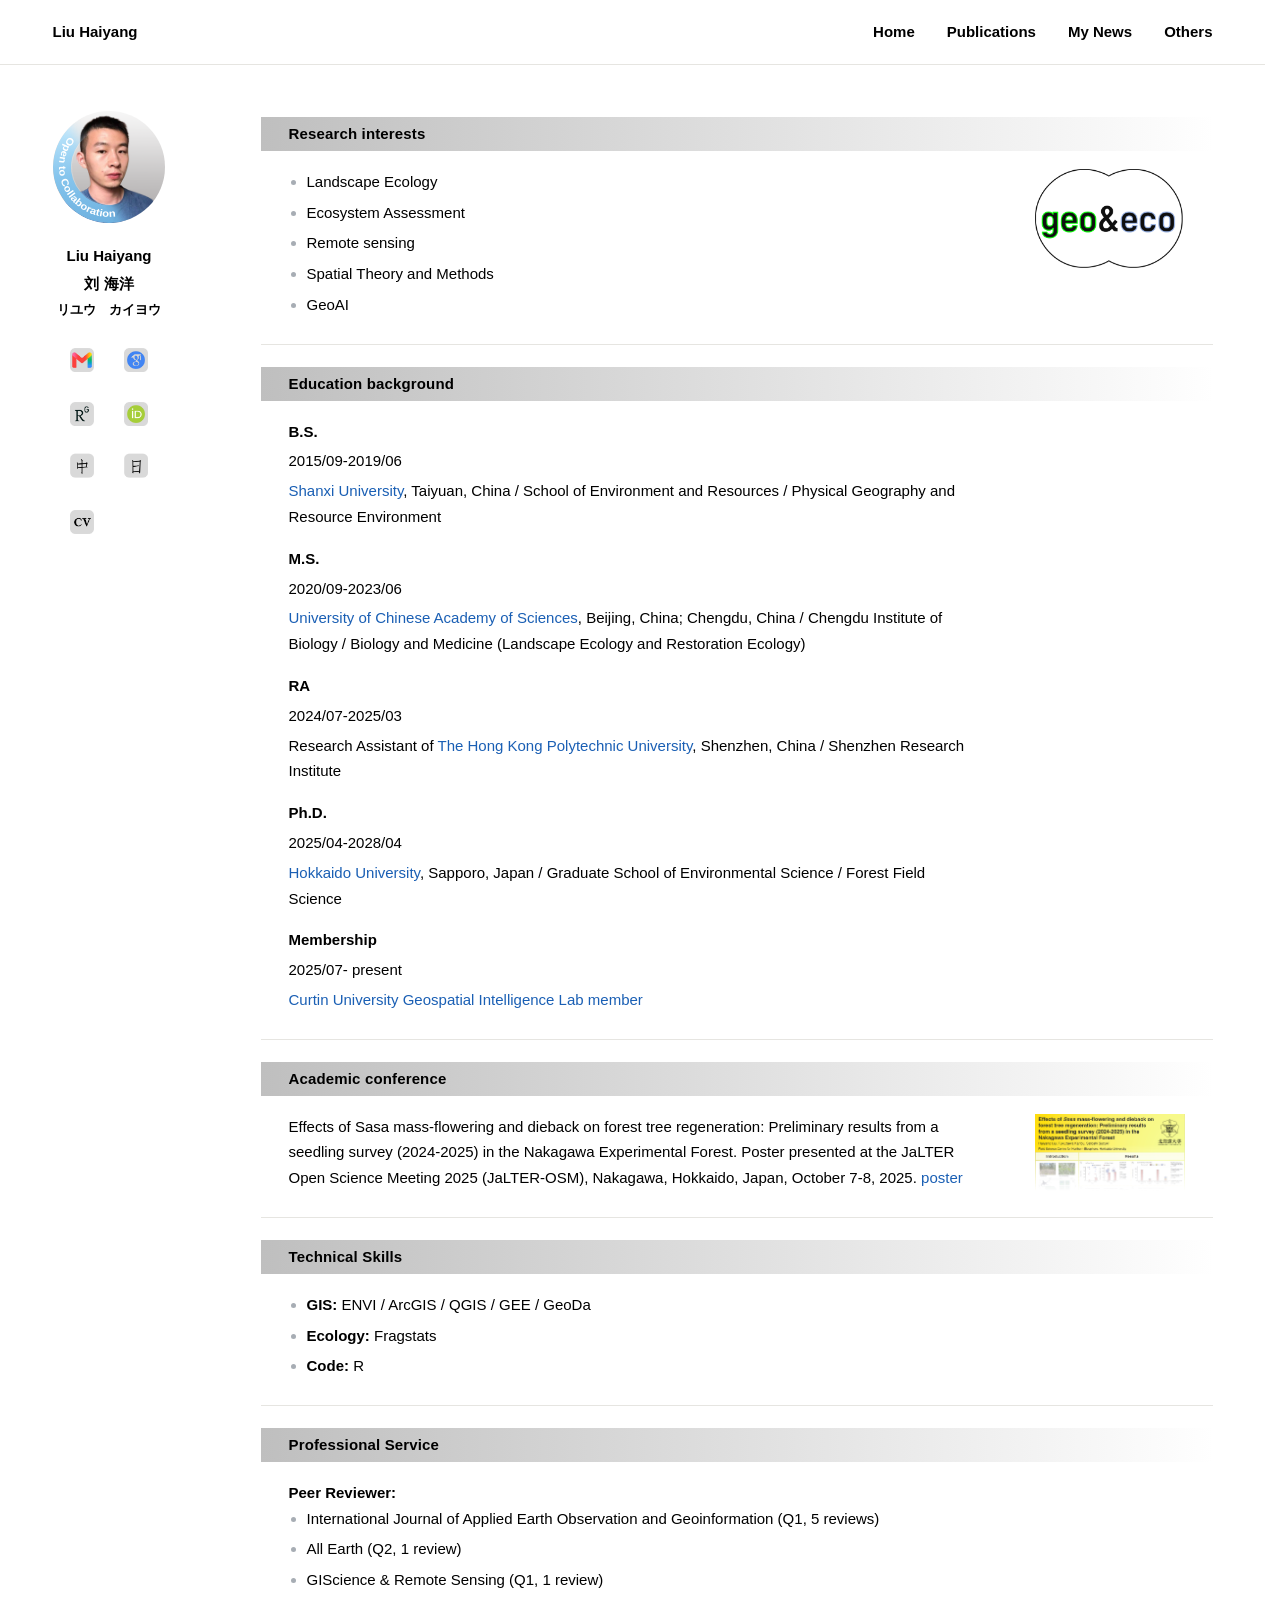
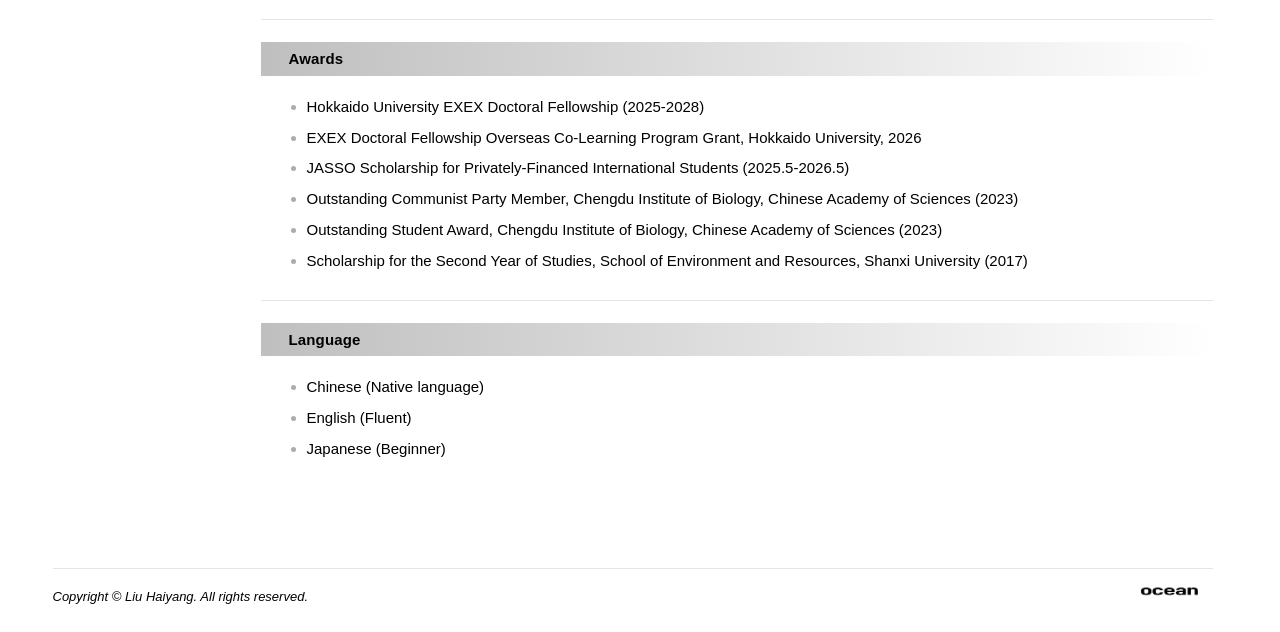
==== index.html @ b4e66ac8 "Use gray-to-white gradient for sticky section headings" ====
<!DOCTYPE html>
<html lang="en">
<head>
    <meta charset="UTF-8">
    <meta name="viewport" content="width=device-width, initial-scale=1.0">
    <link rel="canonical" href="https://kevinoceanliu.github.io/">
    <meta property="og:url" content="https://kevinoceanliu.github.io/">
    <title>Liu Haiyang - Personal Website</title>
    <link rel="stylesheet" href="css/style.css?v=20261105-sticky-gradient">
</head>
<body>
    <nav class="navbar">
        <div class="nav-container">
            <div class="logo">Liu Haiyang</div>
            <ul class="nav-menu">
                <li><a href="index.html" class="active" data-i18n="navHome">Home</a></li>
                <li><a href="pages/publications.html" data-i18n="navPublications">Publications</a></li>
                <li><a href="pages/my-news.html" data-i18n="navNews">My News</a></li>
                <li><a href="pages/about.html" data-i18n="navOthers">Others</a></li>
            </ul>
            <div class="hamburger">
                <span></span>
                <span></span>
                <span></span>
            </div>
        </div>
    </nav>

    <main class="home-page">
        <div class="home-layout">
            <div class="home-sidebar-shell">
                <aside class="home-sidebar">
                    <div class="profile-avatar-frame">
                        <img src="images/profile.png" alt="Portrait of Liu Haiyang" class="profile-avatar">
                        <img src="images/collaboration-ring.svg?v=20261103-light-blue" alt="Open to Collaboration" class="profile-collaboration-ring">
                    </div>
                    <header class="home-intro">
                        <h1 class="hero-title">
                            <span class="hero-name-line">Liu Haiyang</span>
                            <span class="hero-name-line hero-name-cjk">刘 海洋</span>
                            <span class="hero-name-line hero-name-katakana">リユウ　カイヨウ</span>
                        </h1>
                        <div class="home-link-controls">
                            <div class="hero-links" aria-label="External links">
                                <a href="https://accounts.google.com/AccountChooser/signinchooser?continue=https%3A%2F%2Fmail.google.com%2Fmail%2F%3Fview%3Dcm%26fs%3D1%26to%3Dhaiyang.liu.q6%2540elms.hokudai.ac.jp" target="_blank" rel="noopener noreferrer" class="hero-link hero-link-email" aria-label="Write an email in Gmail to haiyang.liu.q6@elms.hokudai.ac.jp" title="haiyang.liu.q6@elms.hokudai.ac.jp">
                                    <span class="hero-link-icon" aria-hidden="true">
                                        <img src="images/gmail.png" alt="" class="hero-link-image">
                                    </span>
                                    <span class="hero-link-label">Gmail</span>
                                </a>
                                <a href="https://scholar.google.com/citations?user=Pup0q0gAAAAJ&hl=en" target="_blank" rel="noreferrer" class="hero-link hero-link-scholar">
                                    <span class="hero-link-icon" aria-hidden="true">
                                        <img src="images/Google Scholar.png" alt="" class="hero-link-image">
                                    </span>
                                    <span class="hero-link-label">Google Scholar</span>
                                </a>
                                <a href="https://www.researchgate.net/profile/Liu-Haiyang-8/" target="_blank" rel="noreferrer" class="hero-link hero-link-researchgate" aria-label="ResearchGate profile">
                                    <span class="hero-link-icon" aria-hidden="true">
                                        <img src="images/researchgate.png" alt="" class="hero-link-image">
                                    </span>
                                    <span class="hero-link-label">ResearchGate</span>
                                </a>
                                <a href="https://orcid.org/0009-0009-8701-0538" target="_blank" rel="noreferrer" class="hero-link hero-link-orcid">
                                    <span class="hero-link-icon" aria-hidden="true">
                                        <img src="images/ORCiD.png" alt="" class="hero-link-image">
                                    </span>
                                    <span class="hero-link-label">ORCiD</span>
                                </a>
                            </div>
                            <div class="language-switcher" aria-label="Home page language">
                                <button type="button" class="language-button" data-language="zh" aria-label="Translate home page to Chinese"><img src="images/中.png" alt="" class="language-button-image"></button>
                                <button type="button" class="language-button" data-language="ja" aria-label="Translate home page to Japanese"><img src="images/日.png" alt="" class="language-button-image"></button>
                                <a href="CV/CV.pdf" download="Liu_Haiyang_CV.pdf" class="language-button cv-download-button" aria-label="Download CV"><img src="images/cv.png" alt="" class="language-button-image"></a>
                            </div>
                        </div>
                    </header>
                </aside>
            </div>

            <section class="home-main">
                <div class="cv-container cv-container-lines">
                    <section class="cv-line-section">
                        <h2 data-i18n="researchTitle">Research interests</h2>
                        <div class="research-interest-layout">
                            <ul class="cv-list">
                                <li data-i18n="researchLandscape">Landscape Ecology</li>
                                <li data-i18n="researchEcosystem">Ecosystem Assessment</li>
                                <li data-i18n="researchRemote">Remote sensing</li>
                                <li data-i18n="researchSpatial">Spatial Theory and Methods</li>
                                <li data-i18n="researchGeoai">GeoAI</li>
                            </ul>
                            <div class="research-interest-figure">
                                <img src="images/ecogeo.svg" alt="Research interests illustration" class="research-interest-image">
                            </div>
                        </div>
                    </section>

                    <section class="cv-line-section">
                        <h2 data-i18n="educationTitle">Education background</h2>
                        <div class="research-interest-layout education-layout">
                            <div class="cv-stack">
                                <article class="cv-entry-line">
                                    <p data-i18n-html="degreeBs"><strong>B.S.</strong></p>
                                    <p>2015/09-2019/06</p>
                                    <p data-i18n-html="educationBs"><a href="https://www.sxu.edu.cn/" target="_blank" rel="noreferrer">Shanxi University</a>, Taiyuan, China / School of Environment and Resources / Physical Geography and Resource Environment</p>
                                </article>
                                <article class="cv-entry-line">
                                    <p data-i18n-html="degreeMs"><strong>M.S.</strong></p>
                                    <p>2020/09-2023/06</p>
                                    <p data-i18n-html="educationMs"><a href="https://www.ucas.ac.cn/" target="_blank" rel="noreferrer">University of Chinese Academy of Sciences</a>, Beijing, China; Chengdu, China / Chengdu Institute of Biology / Biology and Medicine (Landscape Ecology and Restoration Ecology)</p>
                                </article>
                                <article class="cv-entry-line">
                                    <p data-i18n-html="degreeRa"><strong>RA</strong></p>
                                    <p>2024/07-2025/03</p>
                                    <p data-i18n-html="educationRa">Research Assistant of <a href="https://www.polyu.edu.hk/" target="_blank" rel="noreferrer">The Hong Kong Polytechnic University</a>, Shenzhen, China / Shenzhen Research Institute</p>
                                </article>
                                <article class="cv-entry-line">
                                    <p data-i18n-html="degreePhd"><strong>Ph.D.</strong></p>
                                    <p>2025/04-2028/04</p>
                                    <p data-i18n-html="educationPhd"><a href="https://www.global.hokudai.ac.jp/" target="_blank" rel="noreferrer">Hokkaido University</a>, Sapporo, Japan / Graduate School of Environmental Science / Forest Field Science</p>
                                </article>
                                <article class="cv-entry-line">
                                    <p data-i18n-html="degreeMembership"><strong>Membership</strong></p>
                                    <p>2025/07- present</p>
                                    <p><a href="https://yongzesong.com/lab.html" target="_blank" rel="noreferrer" data-i18n="educationMembership">Curtin University Geospatial Intelligence Lab member</a></p>
                                </article>
                            </div>
                        </div>
                    </section>

                    <section class="cv-line-section">
                        <h2 data-i18n="conferenceTitle">Academic conference</h2>
                        <div class="research-interest-layout conference-layout">
                            <div class="cv-entry-line">
                                <p data-i18n-html="conferencePoster">Effects of Sasa mass-flowering and dieback on forest tree regeneration: Preliminary results from a seedling survey (2024-2025) in the Nakagawa Experimental Forest. Poster presented at the JaLTER Open Science Meeting 2025 (JaLTER-OSM), Nakagawa, Hokkaido, Japan, October 7-8, 2025. <a href="file/poster1.pdf" target="_blank" rel="noreferrer">poster</a></p>
                            </div>
                            <div class="research-interest-figure">
                                <img src="images/poster1.png" alt="Poster preview" class="research-interest-image poster-preview-image">
                            </div>
                        </div>
                    </section>

                    <section class="cv-line-section">
                        <h2 data-i18n="skillsTitle">Technical Skills</h2>
                        <ul class="cv-list">
                            <li data-i18n-html="skillGis"><strong>GIS:</strong> ENVI / ArcGIS / QGIS / GEE / GeoDa</li>
                            <li data-i18n-html="skillEcology"><strong>Ecology:</strong> Fragstats</li>
                            <li data-i18n-html="skillCode"><strong>Code:</strong> R</li>
                        </ul>
                    </section>

                    <section class="cv-line-section">
                        <h2 data-i18n="serviceTitle">Professional Service</h2>
                        <p data-i18n-html="peerReviewer"><strong>Peer Reviewer:</strong></p>
                        <ul class="cv-list">
                            <li data-i18n="reviewIjag">International Journal of Applied Earth Observation and Geoinformation (Q1, 5 reviews)</li>
                            <li data-i18n="reviewAllEarth">All Earth (Q2, 1 review)</li>
                            <li data-i18n="reviewGisrs">GIScience &amp; Remote Sensing (Q1, 1 review)</li>
                        </ul>
                    </section>

                    <section class="cv-line-section">
                        <h2 data-i18n="awardsTitle">Awards</h2>
                        <ul class="cv-list">
                            <li data-i18n="awardExex">Hokkaido University EXEX Doctoral Fellowship (2025-2028)</li>
                            <li data-i18n="awardExexOverseas">EXEX Doctoral Fellowship Overseas Co-Learning Program Grant, Hokkaido University, 2026</li>
                            <li data-i18n="awardJasso">JASSO Scholarship for Privately-Financed International Students (2025.5-2026.5)</li>
                            <li data-i18n="awardParty">Outstanding Communist Party Member, Chengdu Institute of Biology, Chinese Academy of Sciences (2023)</li>
                            <li data-i18n="awardStudent">Outstanding Student Award, Chengdu Institute of Biology, Chinese Academy of Sciences (2023)</li>
                            <li data-i18n="awardSecondYear">Scholarship for the Second Year of Studies, School of Environment and Resources, Shanxi University (2017)</li>
                        </ul>
                    </section>

                    <section class="cv-line-section">
                        <h2 data-i18n="languageTitle">Language</h2>
                        <ul class="cv-list">
                            <li data-i18n="languageChinese">Chinese (Native language)</li>
                            <li data-i18n="languageEnglish">English (Fluent)</li>
                            <li data-i18n="languageJapanese">Japanese (Beginner)</li>
                        </ul>
                    </section>
                </div>
            </section>
        </div>

        <section class="page-closing">
            <p class="page-closing-copyright">Copyright © Liu Haiyang. All rights reserved.</p>
            <img src="images/ocean-muted.png" alt="" class="page-closing-logo" aria-hidden="true">
        </section>
    </main>

    <script src="js/script.js?v=20261103-gmail-link"></script>
    <script src="js/visitor-tracker.js"></script>
</body>
</html>
---- css/style.css ----
/* ==================== 
   Global Styles - Apple Style
   ==================== */

* {
    margin: 0;
    padding: 0;
    box-sizing: border-box;
}

:root {
    /* Colors - Codex-inspired quiet interface */
    --primary-color: #000000;
    --secondary-color: #ffffff;
    --surface-color: #ffffff;
    --surface-muted: #ffffff;
    --page-background: #ffffff;
    --text-color: #000000;
    --text-light: #6f7782;
    --text-muted: #8a929b;
    --border-color: #e6e5e1;
    --border-strong: #d8d7d2;
    --accent-color: #1a5fb4;
    
    /* Spacing */
    --spacing-xs: 0.5rem;
    --spacing-sm: 1rem;
    --spacing-md: 1.5rem;
    --spacing-lg: 2rem;
    --spacing-xl: 3rem;
    
    /* Typography */
    /* D-DIN includes matched Regular and Bold faces; existing font-weight rules select between them. */
    --font-family: "D-DIN", Arial, sans-serif;
    --font-size-base: 16px;
    --line-height: 1.6;
    
    /* Shadows */
    --shadow-sm: 0 1px 2px rgba(31, 35, 40, 0.04), 0 1px 8px rgba(31, 35, 40, 0.03);
    --shadow-md: 0 12px 32px rgba(31, 35, 40, 0.08);
    --shadow-lg: 0 20px 48px rgba(31, 35, 40, 0.12);
    
    /* Border Radius */
    --radius-sm: 6px;
    --radius-md: 10px;
    --radius-lg: 14px;
    --radius-xl: 16px;
    --content-width: 1160px;
    --panel-padding: 18px;
}

html {
    scroll-behavior: auto;
    scrollbar-gutter: stable;
    overscroll-behavior-y: none;
    background-color: var(--page-background);
}

body {
    font-family: var(--font-family);
    font-size: var(--font-size-base);
    line-height: var(--line-height);
    color: var(--text-color);
    background-color: var(--page-background);
    -webkit-font-smoothing: antialiased;
    text-rendering: optimizeLegibility;
    overscroll-behavior-y: none;
}

/* ==================== 
   Container
   ==================== */

.container {
    max-width: 1200px;
    margin: 0 auto;
    padding: 0 var(--spacing-md);
}

/* ==================== 
   Navigation
   ==================== */

.navbar {
    background-color: rgba(255, 255, 255, 0.02);
    backdrop-filter: blur(20px);
    -webkit-backdrop-filter: blur(20px);
    position: sticky;
    top: 0;
    z-index: 1000;
    border-bottom: 1px solid var(--border-color);
}

.nav-container {
    max-width: 1200px;
    margin: 0 auto;
    padding: 0 var(--spacing-md);
    display: flex;
    justify-content: space-between;
    align-items: center;
    height: 60px;
}

.logo {
    font-size: 16px;
    font-weight: 600;
    color: var(--primary-color);
}

.nav-menu {
    display: flex;
    list-style: none;
    gap: 2rem;
}

.nav-menu a {
    text-decoration: none;
    color: var(--text-color);
    font-size: 16px;
    font-weight: 500;
    transition: color 0.3s ease;
    position: relative;
}

.nav-menu a:hover,
.nav-menu a.active {
    color: var(--text-color);
}

.nav-menu a.active::after {
    content: '';
    position: absolute;
    bottom: -8px;
    left: 0;
    right: 0;
    height: 2px;
    background-color: var(--text-color);
}

.hamburger {
    display: none;
    flex-direction: column;
    cursor: pointer;
    gap: 6px;
}

.hamburger span {
    width: 24px;
    height: 2px;
    background-color: var(--primary-color);
    border-radius: 2px;
    transition: all 0.3s ease;
}

/* ==================== 
   Hero Section
   ==================== */

.hero-title {
    font-size: 16px;
    font-weight: 500;
    line-height: 1.6;
    margin-bottom: 0;
    letter-spacing: 0;
    display: flex;
    flex-direction: column;
    gap: 12px;
    text-align: center;
}

.hero-name-line,
.hero-subtitle-cjk {
    display: block;
    font-family: "D-DIN", 'Hiragino Sans', 'Hiragino Kaku Gothic ProN', 'Yu Gothic', 'PingFang SC', 'Microsoft YaHei', Arial, sans-serif;
    font-size: 16px;
    font-weight: 500;
    letter-spacing: 0;
}

.hero-subtitle-katakana {
    display: block;
    font-family: "D-DIN", 'Hiragino Sans', 'Hiragino Kaku Gothic ProN', 'Yu Gothic', 'PingFang SC', 'Microsoft YaHei', Arial, sans-serif;
    font-size: 16px;
    font-weight: 500;
    letter-spacing: 0;
    opacity: 1;
}

.hero-name-cjk {
    font-family: 'PingFang SC', 'Microsoft YaHei', 'Hiragino Sans GB', 'Noto Sans CJK SC', sans-serif;
    font-weight: 700;
}

.home-minimal {
    min-height: auto;
}

.home-layout {
    max-width: 1180px;
    margin: 0 auto;
    padding: 20px 12px 72px;
    display: grid;
    grid-template-columns: 156px minmax(0, 1fr);
    column-gap: 24px;
    align-items: start;
}

.home-sidebar {
    padding-top: 0;
    width: 156px;
    display: flex;
    flex-direction: column;
    align-items: center;
    gap: 20px;
}

.home-sidebar-shell {
    width: 156px;
    display: flex;
    flex-direction: column;
    align-items: center;
    gap: 12px;
}

.home-main {
    min-width: 0;
}

.home-intro {
    display: flex;
    flex-direction: column;
    align-items: center;
    gap: 20px;
    width: 100%;
    text-align: center;
}

.hero-link {
    display: inline-flex;
    align-items: center;
    color: #000;
    font-size: 16px;
    font-weight: 400;
    text-decoration: none;
    border: 1px solid var(--border-color);
    border-radius: 999px;
    padding: 8px;
    background-color: #fff;
}

.hero-link:hover {
    box-shadow: var(--shadow-sm);
}

.hero-link-icon {
    width: 24px;
    height: 24px;
    display: inline-flex;
    align-items: center;
    justify-content: center;
}

.hero-link-image {
    width: 24px;
    height: 24px;
    object-fit: contain;
    display: block;
}

.home-profile {
    display: flex;
    align-items: flex-start;
    gap: 24px;
}

.profile-avatar-frame {
    position: relative;
    width: 112px;
    height: 112px;
    border-radius: 50%;
    overflow: hidden;
    border: 1px solid var(--border-color);
    background-color: #fff;
    flex-shrink: 0;
}

.profile-avatar {
    width: 100%;
    height: 100%;
    object-fit: cover;
    display: block;
}

.profile-main {
    display: flex;
    flex-direction: column;
    align-items: flex-start;
    justify-content: flex-start;
    gap: 24px;
}

.hero-links {
    display: grid;
    grid-template-columns: repeat(2, auto);
    grid-template-areas:
        "email scholar"
        "orcid github"
        "x .";
    align-items: center;
    justify-content: center;
    gap: 16px;
}

.hero-link-email {
    grid-area: email;
}

.hero-link-scholar {
    grid-area: scholar;
}

.hero-link-github {
    grid-area: github;
}

.hero-link-orcid {
    grid-area: orcid;
}

.hero-link-x {
    grid-area: x;
}

.language-switcher {
    display: inline-flex;
    align-items: center;
    justify-content: center;
    gap: 8px;
}

.language-button {
    min-width: 38px;
    height: 30px;
    display: inline-flex;
    align-items: center;
    justify-content: center;
    border: 1px solid var(--border-color);
    border-radius: 8px;
    background: #fff;
    color: #000;
    font-family: SimSun, STSong, 'Songti SC', serif;
    font-size: 13px;
    font-weight: 700;
    line-height: 1;
    cursor: pointer;
}

.language-button:hover,
.language-button:focus-visible,
.language-button.is-active {
    border-color: var(--border-color);
    color: #000;
    background: #fff;
}

.home-page.is-translated {
    font-family: var(--font-family);
}

.home-page.is-translated .home-layout {
    font-family: 'Times New Roman', SimSun, STSong, 'Songti SC', serif;
}

.others-empty {
    min-height: calc(100vh - 60px);
    background: #fff;
}

.others-page,
.journal-page {
    max-width: 1200px;
    margin: 0 auto;
    padding: 24px var(--spacing-md) 72px;
}

.others-page-compact {
    padding-top: 28px;
}

.others-section {
    max-width: 1200px;
}

.others-section-header {
    padding-bottom: 12px;
    margin-bottom: 20px;
    border-bottom: 1px solid var(--border-color);
}

.others-section-header h1 {
    font-size: 16px;
    line-height: 1.6;
    font-weight: 500;
    color: #000;
}

.others-section-description {
    margin-top: 6px;
    font-size: 13px;
    line-height: 1.6;
    color: #4b5563;
}

.others-intro,
.journal-hero {
    border-bottom: 1px solid var(--border-color);
    padding-bottom: 24px;
}

.others-eyebrow {
    font-size: 13px;
    font-weight: 700;
    letter-spacing: 0.12em;
    text-transform: uppercase;
    color: rgb(82, 115, 197);
    margin-bottom: 12px;
}

.others-intro h1,
.journal-hero h1 {
    font-size: clamp(2rem, 4vw, 3rem);
    line-height: 1.1;
    font-weight: 600;
    letter-spacing: -0.03em;
    max-width: 14ch;
}

.others-description,
.journal-description {
    max-width: 760px;
    margin-top: 16px;
    font-size: 16px;
    line-height: 1.8;
}

.journal-source-note {
    max-width: 760px;
    margin-top: 12px;
    font-size: 14px;
    line-height: 1.8;
    color: #666;
}

.others-grid {
    margin-top: 0;
    display: flex;
    flex-wrap: wrap;
    gap: 18px;
    align-items: stretch;
    justify-content: flex-start;
}

.others-card {
    display: flex;
    flex-direction: column;
    gap: 0;
    padding: 0;
    border: 1px solid var(--border-color);
    border-radius: 18px;
    text-decoration: none;
    color: inherit;
    background: #fff;
    box-shadow: 0 10px 24px rgba(15, 23, 42, 0.06);
    overflow: hidden;
    transition: transform 0.25s ease, box-shadow 0.25s ease, border-color 0.25s ease;
    max-width: 460px;
}

.others-card:hover {
    transform: translateY(-3px);
    box-shadow: 0 14px 28px rgba(15, 23, 42, 0.1);
    border-color: rgba(82, 115, 197, 0.18);
}

.others-card-image-wrap {
    border-radius: 0;
    overflow: hidden;
    border: none;
    background: #fff;
    flex: 0 0 150px;
    height: 150px;
}

.others-card-image {
    display: block;
    width: 100%;
    height: 100%;
    object-fit: contain;
    padding: 12px;
}

.others-card-copy {
    display: flex;
    flex-direction: column;
    justify-content: flex-start;
    gap: 6px;
    padding: 16px 16px 18px;
    flex: 1 1 auto;
    min-height: 0;
    background: #f7f6f3;
}

.others-card h2 {
    font-size: 16px;
    line-height: 1.35;
    font-weight: 600;
}

.others-card p {
    font-size: 12px;
    line-height: 1.45;
    max-width: none;
    color: #4b5563;
}

.others-card-description {
    display: flex;
    flex-direction: column;
    gap: 4px;
    font-size: 12px;
    line-height: 1.45;
    color: #4b5563;
    flex: 1 1 auto;
}

.others-card-description p {
    margin: 0;
}

.others-card-description p:last-child {
    margin-top: auto;
}

.others-card-description ul {
    margin: 0;
    padding-left: 14px;
    list-style: "- ";
}

.others-card-description li {
    margin: 0;
}

.others-card-compact {
    width: 260px;
    max-width: 260px;
}

.journal-simple-header {
    padding-bottom: 18px;
    padding: 14px 18px 18px;
    display: grid;
    gap: 10px;
    background: #f7f6f3;
    border-radius: 14px;
}

.journal-simple-header > p {
    margin: 0;
}

.journal-meta-row {
    margin: 0;
}

.journal-simple-header p,
.journal-status,
.journal-entry p,
.journal-entry a,
.journal-tag,
.journal-tag-value {
    font-size: 12px;
    line-height: 1.3;
    color: #000;
}

.journal-page-title {
    margin: 0;
    color: #000;
    font: inherit;
    font-weight: 700;
}

.journal-simple-header span {
    font: inherit;
}

.journal-label {
    font-weight: 700;
}

.journal-meta-row-filters {
    display: flex;
    flex-wrap: wrap;
    align-items: flex-start;
    column-gap: 8px;
    row-gap: 8px;
}

.journal-filter-heading {
    margin: 0;
    flex: 0 0 auto;
}

.journal-filter-options {
    display: flex;
    flex-wrap: wrap;
    gap: 8px;
    flex: 1 1 520px;
    min-width: 0;
}

.journal-filter-button {
    appearance: none;
    border: 1px solid var(--border-color);
    border-radius: 999px;
    background: #fff;
    color: #555;
    padding: 4px 10px;
    font: inherit;
    line-height: 1.7;
    cursor: pointer;
    transition: background-color 0.18s ease, border-color 0.18s ease, color 0.18s ease, transform 0.18s ease;
}

.journal-filter-button:hover {
    transform: translateY(-1px);
    border-color: #aab6d8;
}

.journal-filter-button.is-active {
    color: #000;
    box-shadow: inset 0 0 0 1px rgba(0, 0, 0, 0.07);
}

.journal-filter-button.is-active.journal-tag-rse {
    background: #dbeafe;
    border-color: #bfdbfe;
}

.journal-filter-button.is-active.journal-tag-isprs-jprs {
    background: #dff7e2;
    border-color: #c7edcd;
}

.journal-filter-button.is-active.journal-tag-ijgis {
    background: #fce7f3;
    border-color: #fbcfe8;
}

.journal-filter-button.is-active.journal-tag-annals-aag {
    background: #fef3c7;
    border-color: #fde68a;
}

.journal-filter-button.is-active.journal-tag-one-earth {
    background: #fde7d8;
    border-color: #f7d2bb;
}

.journal-filter-button.is-active.journal-tag-nature-sustainability {
    background: #e0f2fe;
    border-color: #bae6fd;
}

.journal-filter-button.is-active.journal-tag-nature-geoscience {
    background: #ede9fe;
    border-color: #ddd6fe;
}

.journal-filter-button.is-active.journal-tag-nature-climate-change {
    background: #dcfce7;
    border-color: #bbf7d0;
}

.journal-filter-button.is-active.journal-tag-journal-of-ecology {
    background: #dff4e4;
    border-color: #bfe3c7;
}

.journal-filter-button.is-active.journal-tag-journal-of-applied-ecology {
    background: #e7efe2;
    border-color: #cad8c2;
}

.journal-filter-button.is-active.journal-tag-nature-ecology-evolution {
    background: #e5f1df;
    border-color: #c9ddbf;
}

.journal-filter-button.is-active.journal-tag-ecology-letters {
    background: #eef2d9;
    border-color: #d9e1b2;
}

.journal-filter-button.is-active.journal-tag-global-change-biology {
    background: #f7e4c8;
    border-color: #ebcf9d;
}

.journal-filter-button.is-active.journal-tag-american-naturalist {
    background: #eadfd2;
    border-color: #d6c3ac;
}

.journal-filter-button.is-active.journal-tag-nature-cities {
    background: #ffe4e6;
    border-color: #fecdd3;
}

.journal-filter-button.is-active.journal-tag-computers-environment-urban-systems {
    background: #dbeafe;
    border-color: #bfdbfe;
}

.journal-filter-button.is-active.journal-tag-landscape-urban-planning {
    background: #dcfce7;
    border-color: #bbf7d0;
}

.journal-filter-button.is-active.journal-tag-cities {
    background: #ede9fe;
    border-color: #ddd6fe;
}

.journal-filter-button.is-active.journal-tag-urban-studies {
    background: #ffedd5;
    border-color: #fed7aa;
}

.journal-filter-button:not(.is-active) {
    background: #fff;
    border-color: var(--border-color);
    color: #6b7280;
}

.journal-entry {
    border: none;
    border-radius: 0;
    padding: 16px 0;
    background: transparent;
    box-shadow: none;
}

.journal-entry:first-child {
    border-top: 1px solid #d9d9d9;
}

.journal-entry:last-child {
    border-bottom: 1px solid #d9d9d9;
}

.journal-entry + .journal-entry {
    border-top: 1px solid #d9d9d9;
}

.journal-entry p {
    margin: 0;
}

.journal-entry-tags {
    display: flex;
    flex-wrap: wrap;
    gap: 8px;
    margin-bottom: 8px;
}

.journal-tag,
.journal-tag-value {
    display: inline-flex;
    align-items: center;
    padding: 4px 10px;
    border-radius: 999px;
    border: 1px solid var(--border-color);
    background: #f7f7f7;
}

.journal-tag {
    color: #666;
}

.journal-tag-value {
    background: #fff;
}

.journal-tag-value.journal-tag-rse {
    background: #dbeafe;
    border-color: #bfdbfe;
}

.journal-tag-value.journal-tag-isprs-jprs {
    background: #dff7e2;
    border-color: #c7edcd;
}

.journal-tag-value.journal-tag-ijgis {
    background: #fce7f3;
    border-color: #fbcfe8;
}

.journal-tag-value.journal-tag-annals-aag {
    background: #fef3c7;
    border-color: #fde68a;
}

.journal-tag-value.journal-tag-one-earth {
    background: #fde7d8;
    border-color: #f7d2bb;
}

.journal-tag-value.journal-tag-nature-sustainability {
    background: #e0f2fe;
    border-color: #bae6fd;
}

.journal-tag-value.journal-tag-nature-geoscience {
    background: #ede9fe;
    border-color: #ddd6fe;
}

.journal-tag-value.journal-tag-nature-climate-change {
    background: #dcfce7;
    border-color: #bbf7d0;
}

.journal-tag-value.journal-tag-journal-of-ecology {
    background: #dff4e4;
    border-color: #bfe3c7;
}

.journal-tag-value.journal-tag-journal-of-applied-ecology {
    background: #e7efe2;
    border-color: #cad8c2;
}

.journal-tag-value.journal-tag-nature-ecology-evolution {
    background: #e5f1df;
    border-color: #c9ddbf;
}

.journal-tag-value.journal-tag-ecology-letters {
    background: #eef2d9;
    border-color: #d9e1b2;
}

.journal-tag-value.journal-tag-global-change-biology {
    background: #f7e4c8;
    border-color: #ebcf9d;
}

.journal-tag-value.journal-tag-american-naturalist {
    background: #eadfd2;
    border-color: #d6c3ac;
}

.journal-tag-value.journal-tag-nature-cities {
    background: #ffe4e6;
    border-color: #fecdd3;
}

.journal-tag-value.journal-tag-computers-environment-urban-systems {
    background: #dbeafe;
    border-color: #bfdbfe;
}

.journal-tag-value.journal-tag-landscape-urban-planning {
    background: #dcfce7;
    border-color: #bbf7d0;
}

.journal-tag-value.journal-tag-cities {
    background: #ede9fe;
    border-color: #ddd6fe;
}

.journal-tag-value.journal-tag-urban-studies {
    background: #ffedd5;
    border-color: #fed7aa;
}

.journal-entry-title-line {
    margin-top: 0;
}

.journal-entry a {
    color: var(--accent-color);
    text-decoration: none;
}

.journal-entry a:hover {
    color: #0f4c91;
    text-decoration: underline;
    text-decoration-color: currentColor;
}

.journal-status {
    display: none;
}

.journal-list-section {
    padding-top: 0;
}

.journal-list {
    margin-top: 8px;
    display: grid;
    gap: 0;
}

.home-page {
    background: #fff;
}

.page-closing {
    width: 100%;
    border-top: 1px solid var(--border-color);
    padding: 12px 12px 12px;
}

.page-closing p {
    margin: 0;
    color: #9a9a9a;
    font-size: 16px;
    font-style: italic;
    line-height: 1.7;
    text-align: center;
}

.page-closing-copyright {
    margin-top: 20px;
    color: #9a9a9a;
    font-size: 14px;
    font-style: normal;
    text-align: center;
}

.cv-container {
    max-width: 980px;
    margin: 0 auto;
}

.home-cv {
    padding: 0;
}

.cv-container-lines {
    border-top: none;
}

.cv-page-title,
.cv-line-section h2,
.cv-line-section h3,
.cv-subtitle,
.cv-card p,
.cv-card li,
.cv-entry-head p,
.cv-entry-head h3,
.cv-line-section p,
.cv-line-section li {
    font-size: 16px;
    line-height: 1.7;
    color: #000;
}

.cv-page-title,
.cv-line-section h2,
.cv-line-section h3,
.cv-subtitle,
.cv-entry-head h3 {
    font-weight: 600;
}

.cv-stack {
    display: grid;
    gap: 12px;
}

.cv-line-section {
    padding: 0 0 24px;
}

.cv-line-section h2 {
    margin-top: 0;
    margin-bottom: 16px;
    padding-bottom: 10px;
    border-bottom: 1px solid var(--border-color);
}

.publication-heading {
    display: flex;
    flex-wrap: wrap;
    align-items: baseline;
    gap: 10px;
}

.publication-heading-main {
    color: #000;
}

.citation-button {
    display: inline-flex;
    align-items: center;
    align-self: center;
    gap: 6px;
    padding: 4px 10px;
    border: 1px solid var(--border-color);
    border-radius: 999px;
    background: #fff;
    color: #000;
    font-size: 12px;
    line-height: 1.3;
    font-weight: 500;
    text-decoration: none;
    white-space: nowrap;
    box-shadow: var(--shadow-sm);
}

.citation-button-count {
    color: rgb(82, 115, 197);
    font-weight: 600;
}

.publication-heading-separator {
    color: #000;
    white-space: pre;
}

.publication-heading-topic {
    font-weight: 600;
}

.publication-heading-topic-blue {
    color: rgb(82, 115, 197);
}

.publication-heading-topic-green {
    color: rgb(67, 94, 42);
}

.cv-container-lines .cv-line-section:first-child {
    padding-top: 0;
}

.cv-line-section + .cv-line-section {
    margin-top: 24px;
}

.research-interest-layout {
    display: grid;
    grid-template-columns: minmax(0, 1fr) 180px;
    gap: 24px;
    align-items: start;
}

.research-interest-figure {
    display: flex;
    align-items: flex-start;
    justify-content: flex-end;
}

.research-interest-image {
    width: 160px;
    height: auto;
    display: block;
}

.poster-preview-image {
    width: 64px;
}

.research-interest-layout .cv-list {
    margin: 0;
}

.education-layout {
    align-items: start;
}

.education-layout .cv-stack {
    gap: 16px;
}

.education-layout .cv-entry-line p + p {
    margin-top: 4px;
}

.publication-layout-single {
    align-items: start;
}

.publication-list {
    gap: 10px;
}

.publication-list .cv-entry-line p {
    margin: 0;
}

.cv-subsection + .cv-subsection {
    margin-top: 16px;
}

.cv-subtitle {
    margin-bottom: 12px;
}

.publication-category {
    margin-top: 16px;
}

.publication-image-row {
    display: flex;
    gap: 16px;
    align-items: flex-start;
    flex-wrap: wrap;
}

.publication-image-link {
    display: block;
    flex: 0 0 120px;
    width: 120px;
    max-width: 100%;
}

.publication-image {
    width: 100%;
    max-width: 120px;
    height: auto;
    display: block;
    border: 1px solid var(--border-color);
    border-radius: var(--radius-md);
    box-shadow: var(--shadow-sm);
    transition: transform 0.3s ease, box-shadow 0.3s ease;
}

.publication-image-link:hover .publication-image {
    transform: translateY(-2px);
    box-shadow: var(--shadow-md);
}

.publication-figure-spacer {
    width: 120px;
}

.cv-line-section a {
    color: rgb(82, 115, 197);
    text-decoration: none;
    word-break: break-all;
}

.cv-list {
    list-style: disc;
    padding-left: 20px;
}

.cv-list li + li {
    margin-top: 6px;
}

.cv-entry-line {
    padding: 0;
}

.cv-entry-head {
    display: flex;
    justify-content: space-between;
    align-items: flex-start;
    gap: 16px;
    margin-bottom: 8px;
}

.cv-entry p + p {
    margin-top: 8px;
}

.hero-tagline {
    font-size: clamp(1.25rem, 4vw, 1.75rem);
    color: var(--text-light);
    font-weight: 500;
    margin-bottom: var(--spacing-md);
}

.hero-motto {
    font-size: 16px;
    color: var(--accent-color);
    font-weight: 600;
    margin-bottom: var(--spacing-lg);
}

.hero-social {
    display: flex;
    gap: var(--spacing-lg);
    justify-content: center;
    margin-bottom: var(--spacing-lg);
}

.social-icon {
    display: inline-flex;
    align-items: center;
    justify-content: center;
    width: 40px;
    height: 40px;
    border-radius: 50%;
    background-color: var(--secondary-color);
    color: var(--text-color);
    border: 1px solid var(--border-color);
    text-decoration: none;
    font-size: 18px;
    transition: all 0.3s ease;
}

.social-icon:hover {
    background-color: var(--accent-color);
    color: white;
    border-color: var(--accent-color);
    transform: translateY(-3px);
    box-shadow: var(--shadow-md);
}

.hero-subtitle {
    font-size: clamp(1.25rem, 4vw, 1.75rem);
    color: var(--text-light);
    font-weight: 500;
    margin-bottom: var(--spacing-md);
}

.hero-description {
    font-size: 18px;
    color: var(--text-light);
    margin-bottom: var(--spacing-lg);
    max-width: 500px;
    margin-left: auto;
    margin-right: auto;
}

.hero-buttons {
    display: flex;
    gap: var(--spacing-md);
    justify-content: center;
    flex-wrap: wrap;
}

/* ==================== 
   Buttons
   ==================== */

.btn {
    display: inline-flex;
    align-items: center;
    justify-content: center;
    padding: 12px 28px;
    border-radius: var(--radius-lg);
    font-size: 15px;
    font-weight: 600;
    text-decoration: none;
    border: none;
    cursor: pointer;
    transition: all 0.3s ease;
    text-transform: none;
}

.btn-primary {
    background-color: var(--accent-color);
    color: white;
}

.btn-primary:hover {
    background-color: rgb(82, 115, 197);
    box-shadow: var(--shadow-md);
    transform: translateY(-2px);
}

.btn-secondary {
    background-color: var(--secondary-color);
    color: var(--text-color);
    border: 1px solid var(--border-color);
}

.btn-secondary:hover {
    background-color: #efefef;
    border-color: var(--text-light);
}

/* ==================== 
   Featured Section
   ==================== */

.featured {
    padding: var(--spacing-xl) var(--spacing-md);
    background-color: #fff;
}

.featured h2 {
    font-size: clamp(2rem, 5vw, 2.5rem);
    font-weight: 700;
    margin-bottom: var(--spacing-xl);
}

.featured-grid {
    display: grid;
    grid-template-columns: repeat(auto-fit, minmax(300px, 1fr));
    gap: var(--spacing-lg);
}

.featured-card {
    background-color: #fff;
    border-radius: var(--radius-lg);
    overflow: hidden;
    box-shadow: var(--shadow-sm);
    transition: all 0.3s ease;
    border: 1px solid var(--border-color);
}

.featured-card:hover {
    box-shadow: var(--shadow-md);
    transform: translateY(-4px);
}

.featured-image {
    width: 100%;
    height: 200px;
    background-size: cover;
    background-position: center;
}

.featured-card h3 {
    padding: var(--spacing-md) var(--spacing-md) 0;
    font-size: 18px;
    font-weight: 600;
}

.featured-card p {
    padding: var(--spacing-sm) var(--spacing-md);
    color: var(--text-light);
    font-size: 15px;
}

.featured-card .link-arrow {
    padding: 0 var(--spacing-md) var(--spacing-md);
    display: inline-block;
    color: var(--accent-color);
    font-weight: 600;
    text-decoration: none;
    font-size: 14px;
    transition: all 0.3s ease;
}

.featured-card .link-arrow:hover {
    gap: 4px;
}

/* ==================== 
   Blog Preview Section
   ==================== */

.blog-preview {
    padding: var(--spacing-xl) var(--spacing-md);
    background-color: var(--secondary-color);
}

.blog-preview h2 {
    font-size: clamp(2rem, 5vw, 2.5rem);
    font-weight: 700;
    margin-bottom: var(--spacing-xl);
}

.blog-grid {
    display: grid;
    grid-template-columns: repeat(auto-fit, minmax(300px, 1fr));
    gap: var(--spacing-lg);
    margin-bottom: var(--spacing-lg);
}

.blog-card {
    background-color: #fff;
    padding: var(--spacing-lg);
    border-radius: var(--radius-lg);
    border: 1px solid var(--border-color);
    transition: all 0.3s ease;
}

.blog-card:hover {
    box-shadow: var(--shadow-md);
    transform: translateY(-4px);
}

.blog-date {
    color: var(--text-light);
    font-size: 13px;
    font-weight: 600;
    text-transform: uppercase;
    letter-spacing: 0.5px;
    margin-bottom: var(--spacing-sm);
}

.blog-card h3 {
    font-size: 20px;
    font-weight: 600;
    margin-bottom: var(--spacing-md);
    line-height: 1.4;
}

.blog-card p {
    color: var(--text-light);
    font-size: 15px;
    margin-bottom: var(--spacing-md);
    line-height: 1.6;
}

.blog-card .link-arrow {
    color: var(--accent-color);
    font-weight: 600;
    text-decoration: none;
    font-size: 14px;
    transition: all 0.3s ease;
}

.blog-card .link-arrow:hover {
    gap: 4px;
}

.view-all {
    text-align: center;
}

/* ==================== 
   Footer
   ==================== */

.footer {
    background-color: #f5f5f7;
    padding: var(--spacing-xl) var(--spacing-md);
    border-top: 1px solid var(--border-color);
}

.footer-content {
    display: grid;
    grid-template-columns: repeat(auto-fit, minmax(250px, 1fr));
    gap: var(--spacing-lg);
    margin-bottom: var(--spacing-lg);
    max-width: 1200px;
    margin-left: auto;
    margin-right: auto;
}

.footer-section h4 {
    font-size: 14px;
    font-weight: 600;
    margin-bottom: var(--spacing-md);
    text-transform: uppercase;
    letter-spacing: 0.5px;
    color: var(--text-color);
}

.footer-section ul {
    list-style: none;
}

.footer-section li {
    margin-bottom: var(--spacing-sm);
}

.footer-section a {
    color: var(--text-light);
    text-decoration: none;
    font-size: 14px;
    transition: color 0.3s ease;
}

.footer-section a:hover {
    color: var(--accent-color);
}

.subscribe-form {
    display: flex;
    gap: var(--spacing-sm);
}

.subscribe-form input {
    flex: 1;
    padding: 10px 14px;
    border: 1px solid var(--border-color);
    border-radius: var(--radius-md);
    font-family: var(--font-family);
    font-size: 14px;
}

.subscribe-form input:focus {
    outline: none;
    border-color: var(--accent-color);
    box-shadow: 0 0 0 3px rgba(82, 115, 197, 0.1);
}

.subscribe-form button {
    padding: 10px 20px;
    background-color: var(--accent-color);
    color: white;
    border: none;
    border-radius: var(--radius-md);
    font-weight: 600;
    cursor: pointer;
    transition: all 0.3s ease;
}

.subscribe-form button:hover {
    background-color: rgb(82, 115, 197);
}

.footer-bottom {
    text-align: center;
    color: var(--text-light);
    font-size: 14px;
    border-top: 1px solid var(--border-color);
    padding-top: var(--spacing-md);
    max-width: 1200px;
    margin-left: auto;
    margin-right: auto;
}

/* ==================== 
   Animations
   ==================== */

@keyframes fadeInUp {
    from {
        opacity: 0;
        transform: translateY(20px);
    }
    to {
        opacity: 1;
        transform: translateY(0);
    }
}

/* ==================== 
   Media Queries - Responsive Design
   ==================== */

@media (max-width: 768px) {
    .nav-menu {
        display: none;
    }
    
    .hamburger {
        display: flex;
    }
    
    .hero-buttons {
        flex-direction: column;
    }
    
    .btn {
        width: 100%;
    }
    
    .footer-content {
        grid-template-columns: 1fr;
    }
    
    .subscribe-form {
        flex-direction: column;
    }

    .home-minimal .hero-content {
        align-items: flex-start;
        text-align: left;
    }

    .home-layout {
        grid-template-columns: 1fr;
        row-gap: 16px;
        padding: 20px 12px 48px;
    }

    .home-sidebar {
        padding-top: 0;
    }

    .home-intro {
        margin-top: 16px;
    }

    .profile-main {
        gap: 16px;
    }

    .home-intro {
        margin-bottom: 16px;
    }

    .cv-entry-head {
        flex-direction: column;
        gap: 4px;
    }

    .research-interest-layout {
        grid-template-columns: 1fr;
        gap: 16px;
    }

    .research-interest-image {
        width: 120px;
    }

    .poster-preview-image {
        width: 53px;
    }

    .publication-image-link {
        flex: 0 0 92px;
        width: 92px;
    }

    .publication-image {
        max-width: 92px;
    }

    .publication-figure-spacer {
        display: none;
    }

    .research-interest-figure {
        justify-content: flex-start;
    }

    .others-page,
    .journal-page {
        padding-bottom: 48px;
    }

    .others-grid {
        gap: 14px;
    }

    .journal-hero,
    .journal-entry-subgrid {
        grid-template-columns: 1fr;
    }

    .others-card-compact {
        width: 220px;
        max-width: 220px;
    }

    .others-card-image-wrap {
        flex-basis: 120px;
        height: 120px;
    }

    .others-card-copy {
        min-height: 0;
        padding: 14px 14px 16px;
    }

    .journal-entry {
        padding: 16px;
    }

    .journal-filter-options {
        gap: 6px;
    }

}

/* ==================== 
   Dark Mode (Optional - Future Feature)
   ==================== */

@media (prefers-color-scheme: dark) {
    :root {
        --primary-color: #000;
        --secondary-color: #fff;
        --text-color: #000;
        --text-light: #000;
        --border-color: #e5e5e7;
    }
    
    body {
        background-color: #fff;
    }
    
    .navbar {
        background-color: rgba(255, 255, 255, 0.02);
    }
    
    .hero {
        background: #fff;
    }
    
    .featured-card,
    .blog-card {
        background-color: #fff;
    }
    
    .footer {
        background-color: #fff;
    }
}

/* ==================== 
   Links
   ==================== */

a {
    color: var(--accent-color);
}

a.link-arrow {
    text-decoration: none;
    display: inline-flex;
    align-items: center;
    gap: 2px;
}

a.link-arrow:hover {
    gap: 6px;
}

/* ==================== 
   Utility Classes
   ==================== */

.text-center {
    text-align: center;
}

.mt-lg {
    margin-top: var(--spacing-lg);
}

.mb-lg {
    margin-bottom: var(--spacing-lg);
}

/* ==================== 
   Page Header (Inner Pages)
   ==================== */

.page-header {
    padding: var(--spacing-xl) var(--spacing-md);
    background: linear-gradient(135deg, #ffffff 0%, #f5f5f7 100%);
    border-bottom: 1px solid var(--border-color);
}

.page-header .container {
    text-align: center;
}

.page-header h1 {
    font-size: clamp(2.5rem, 8vw, 3rem);
    font-weight: 700;
    margin-bottom: var(--spacing-md);
}

.page-header p {
    font-size: 18px;
    color: var(--text-light);
}

/* ==================== 
   Portfolio Page
   ==================== */

.filter-section {
    padding: var(--spacing-lg) var(--spacing-md);
    background-color: #fff;
    border-bottom: 1px solid var(--border-color);
}

.filter-tags {
    display: flex;
    gap: var(--spacing-md);
    justify-content: center;
    flex-wrap: wrap;
    max-width: 1200px;
    margin: 0 auto;
}

.filter-tag {
    padding: 10px 20px;
    background-color: var(--secondary-color);
    color: var(--text-color);
    border: 1px solid var(--border-color);
    border-radius: var(--radius-lg);
    cursor: pointer;
    font-size: 14px;
    font-weight: 600;
    transition: all 0.3s ease;
}

.filter-tag:hover,
.filter-tag.active {
    background-color: var(--accent-color);
    color: white;
    border-color: var(--accent-color);
}

.portfolio-section {
    padding: var(--spacing-xl) var(--spacing-md);
    background-color: #fff;
}

.portfolio-grid {
    display: grid;
    grid-template-columns: repeat(auto-fill, minmax(350px, 1fr));
    gap: var(--spacing-lg);
}

.portfolio-item {
    background-color: #fff;
    border-radius: var(--radius-lg);
    overflow: hidden;
    border: 1px solid var(--border-color);
    transition: all 0.3s ease;
    display: flex;
    flex-direction: column;
}

.portfolio-item:hover {
    box-shadow: var(--shadow-lg);
    transform: translateY(-8px);
    border-color: var(--accent-color);
}

.portfolio-image {
    width: 100%;
    height: 250px;
    background-size: cover;
    background-position: center;
}

.portfolio-info {
    padding: var(--spacing-lg);
    flex: 1;
    display: flex;
    flex-direction: column;
}

.portfolio-tags {
    display: flex;
    gap: var(--spacing-sm);
    margin-bottom: var(--spacing-md);
}

.tag {
    display: inline-block;
    padding: 4px 12px;
    background-color: rgba(82, 115, 197, 0.1);
    color: var(--accent-color);
    border-radius: 4px;
    font-size: 12px;
    font-weight: 600;
    text-transform: uppercase;
    letter-spacing: 0.5px;
}

.portfolio-item h3 {
    font-size: 18px;
    font-weight: 600;
    margin-bottom: var(--spacing-md);
}

.portfolio-item p {
    color: var(--text-light);
    font-size: 14px;
    margin-bottom: var(--spacing-lg);
    flex: 1;
}

/* ==================== 
   Blog Page
   ==================== */

.blog-section {
    padding: var(--spacing-xl) var(--spacing-md);
    background-color: #fff;
}

.blog-list {
    max-width: 800px;
    margin: 0 auto;
}

.blog-post {
    padding: var(--spacing-xl) 0;
    border-bottom: 1px solid var(--border-color);
    transition: all 0.3s ease;
}

.blog-post:last-child {
    border-bottom: none;
}

.blog-meta {
    display: flex;
    gap: var(--spacing-md);
    margin-bottom: var(--spacing-md);
    align-items: center;
}

.blog-date {
    color: var(--text-light);
    font-size: 13px;
    font-weight: 600;
    text-transform: uppercase;
    letter-spacing: 0.5px;
}

.blog-category {
    display: inline-block;
    padding: 4px 12px;
    background-color: rgba(82, 115, 197, 0.1);
    color: var(--accent-color);
    border-radius: 4px;
    font-size: 12px;
    font-weight: 600;
}

.blog-post h2 {
    font-size: 24px;
    font-weight: 700;
    margin-bottom: var(--spacing-md);
    line-height: 1.4;
    transition: color 0.3s ease;
}

.blog-post:hover h2 {
    color: var(--accent-color);
}

.blog-excerpt {
    color: var(--text-light);
    font-size: 16px;
    margin-bottom: var(--spacing-lg);
    line-height: 1.8;
}

.blog-tags {
    display: flex;
    gap: var(--spacing-sm);
    margin-bottom: var(--spacing-lg);
    flex-wrap: wrap;
}

.blog-tags .tag {
    font-size: 12px;
}

.read-more {
    color: var(--accent-color);
    font-weight: 600;
    text-decoration: none;
    font-size: 14px;
    display: inline-flex;
    align-items: center;
    gap: 4px;
    transition: all 0.3s ease;
}

.read-more:hover {
    gap: 8px;
}

.pagination {
    display: flex;
    justify-content: center;
    align-items: center;
    gap: var(--spacing-lg);
    margin-top: var(--spacing-xl);
}

.pagination-btn {
    padding: 10px 20px;
    background-color: var(--secondary-color);
    color: var(--text-color);
    border: 1px solid var(--border-color);
    border-radius: var(--radius-md);
    cursor: pointer;
    font-size: 14px;
    font-weight: 600;
    transition: all 0.3s ease;
}

.pagination-btn:hover:not(:disabled) {
    background-color: var(--accent-color);
    color: white;
    border-color: var(--accent-color);
}

.pagination-btn:disabled {
    opacity: 0.5;
    cursor: not-allowed;
}

.pagination-info {
    color: var(--text-light);
    font-size: 14px;
}

/* ==================== 
   About Page
   ==================== */

.about-section {
    padding: var(--spacing-xl) var(--spacing-md);
    background-color: #fff;
}

.about-intro {
    display: grid;
    grid-template-columns: 1.5fr 1fr;
    gap: var(--spacing-xl);
    align-items: center;
    margin-bottom: var(--spacing-xl);
    max-width: 1200px;
    margin-left: auto;
    margin-right: auto;
}

.about-text h2 {
    font-size: 2.5rem;
    font-weight: 700;
    margin-bottom: var(--spacing-lg);
}

.about-text p {
    color: var(--text-light);
    font-size: 16px;
    line-height: 1.8;
    margin-bottom: var(--spacing-lg);
}

.about-avatar {
    display: flex;
    justify-content: center;
    align-items: center;
}

.avatar-placeholder {
    width: 300px;
    height: 300px;
    border-radius: 20px;
    box-shadow: var(--shadow-lg);
}

/* ==================== 
   Skills Section
   ==================== */

.skills-section {
    margin-bottom: var(--spacing-xl);
    padding: var(--spacing-xl);
    background-color: var(--secondary-color);
    border-radius: var(--radius-lg);
    max-width: 1200px;
    margin-left: auto;
    margin-right: auto;
}

.skills-section h2 {
    font-size: 2rem;
    font-weight: 700;
    margin-bottom: var(--spacing-lg);
}

.skills-grid {
    display: grid;
    grid-template-columns: repeat(auto-fit, minmax(250px, 1fr));
    gap: var(--spacing-lg);
}

.skill-category h3 {
    font-size: 18px;
    font-weight: 600;
    margin-bottom: var(--spacing-md);
}

.skill-category ul {
    list-style: none;
}

.skill-category li {
    padding: var(--spacing-sm) 0;
    color: var(--text-light);
    font-size: 15px;
    position: relative;
    padding-left: var(--spacing-md);
}

.skill-category li:before {
    content: '✓';
    position: absolute;
    left: 0;
    color: var(--accent-color);
    font-weight: 700;
}

/* ==================== 
   Experience Section
   ==================== */

.experience-section {
    margin-bottom: var(--spacing-xl);
    max-width: 1200px;
    margin-left: auto;
    margin-right: auto;
}

.experience-section h2 {
    font-size: 2rem;
    font-weight: 700;
    margin-bottom: var(--spacing-lg);
}

.timeline {
    position: relative;
}

.timeline::before {
    content: '';
    position: absolute;
    left: 0;
    top: 0;
    bottom: 0;
    width: 2px;
    background-color: var(--border-color);
}

.timeline-item {
    position: relative;
    padding-left: var(--spacing-lg);
    margin-bottom: var(--spacing-xl);
}

.timeline-item::before {
    content: '';
    position: absolute;
    left: -6px;
    top: 8px;
    width: 14px;
    height: 14px;
    background-color: var(--accent-color);
    border-radius: 50%;
    border: 2px solid white;
    box-shadow: 0 0 0 2px var(--border-color);
}

.timeline-date {
    font-size: 14px;
    font-weight: 600;
    color: var(--accent-color);
    margin-bottom: var(--spacing-sm);
    text-transform: uppercase;
    letter-spacing: 0.5px;
}

.timeline-content h3 {
    font-size: 18px;
    font-weight: 600;
    margin-bottom: var(--spacing-sm);
}

.timeline-company {
    color: var(--text-light);
    font-size: 14px;
    margin-bottom: var(--spacing-md);
}

.timeline-content p {
    color: var(--text-light);
    font-size: 15px;
    line-height: 1.6;
}

/* ==================== 
   Education Section
   ==================== */

.education-section {
    margin-bottom: var(--spacing-xl);
    max-width: 1200px;
    margin-left: auto;
    margin-right: auto;
}

.education-section h2 {
    font-size: 2rem;
    font-weight: 700;
    margin-bottom: var(--spacing-lg);
}

.education-list {
    display: grid;
    gap: var(--spacing-lg);
}

.education-item {
    padding: var(--spacing-lg);
    background-color: var(--secondary-color);
    border-radius: var(--radius-lg);
    border: 1px solid var(--border-color);
}

.education-header {
    display: flex;
    justify-content: space-between;
    align-items: start;
    margin-bottom: var(--spacing-md);
}

.education-item h3 {
    font-size: 18px;
    font-weight: 600;
}

.education-year {
    color: var(--text-light);
    font-size: 14px;
    font-weight: 600;
}

.education-school {
    color: var(--accent-color);
    font-size: 14px;
    font-weight: 600;
    margin-bottom: var(--spacing-md);
}

.education-item p:last-child {
    color: var(--text-light);
    font-size: 15px;
    line-height: 1.6;
}

/* ==================== 
   CTA Section
   ==================== */

.cta-section {
    text-align: center;
    padding: var(--spacing-xl);
    background: linear-gradient(135deg, var(--secondary-color) 0%, #fff 100%);
    border-radius: var(--radius-lg);
    margin: var(--spacing-xl) auto;
    max-width: 1200px;
}

.cta-section h2 {
    font-size: 2.5rem;
    font-weight: 700;
    margin-bottom: var(--spacing-md);
}

.cta-section > p {
    color: var(--text-light);
    font-size: 16px;
    margin-bottom: var(--spacing-lg);
}

.cta-buttons {
    display: flex;
    gap: var(--spacing-md);
    justify-content: center;
    flex-wrap: wrap;
}

/* ==================== 
   Responsive - Inner Pages
   ==================== */

@media (max-width: 768px) {
    .about-intro {
        grid-template-columns: 1fr;
    }
    
    .avatar-placeholder {
        width: 250px;
        height: 250px;
    }
    
    .portfolio-grid {
        grid-template-columns: 1fr;
    }
    
    .skills-grid {
        grid-template-columns: 1fr;
    }
    
    .cta-buttons {
        flex-direction: column;
    }
    
    .cta-buttons .btn {
        width: 100%;
    }
}

/* ====================
   Codex Interface Polish
   ==================== */

.navbar {
    background-color: rgba(255, 255, 255, 0.02);
    border-bottom: 1px solid var(--border-color);
}

.nav-container {
    height: 64px;
    max-width: 1180px;
}

.logo {
    color: var(--text-color);
    font-size: 15px;
    letter-spacing: 0;
}

.nav-menu {
    gap: 2rem;
}

.nav-menu a {
    color: var(--text-light);
    font-size: 14px;
    font-weight: 700;
    padding: 0;
    border-radius: 0;
    text-decoration: none;
}

.nav-menu a:hover,
.nav-menu a.active {
    color: var(--text-color);
    background: transparent;
}

.nav-menu a.active::after {
    display: none;
}

.hamburger span {
    background-color: var(--text-color);
}

.home-page,
.others-empty {
    background: #fff;
}

.home-layout {
    max-width: 1160px;
    padding: 34px 20px 80px;
    grid-template-columns: 190px minmax(0, 1fr);
    column-gap: 28px;
}

.standalone-page-layout {
    max-width: 980px;
    margin: 0 auto;
    padding: 34px 20px 80px;
}

.home-sidebar-shell {
    position: sticky;
    top: 88px;
    width: 190px;
    gap: 12px;
}

.home-sidebar {
    width: 190px;
    padding: 18px 16px;
    gap: 18px;
    border: 1px solid var(--border-color);
    border-radius: var(--radius-xl);
    background: #fff;
    box-shadow: var(--shadow-sm);
    backdrop-filter: blur(16px);
}

.home-main {
    border: 1px solid var(--border-color);
    border-radius: var(--radius-xl);
    background: #fff;
    box-shadow: var(--shadow-sm);
    overflow: hidden;
}

.cv-container {
    max-width: none;
    margin: 0;
}

.profile-avatar-frame {
    width: 116px;
    height: 116px;
    border-color: var(--border-strong);
    box-shadow: 0 1px 2px rgba(31, 35, 40, 0.06);
}

.hero-title {
    gap: 6px;
    color: var(--text-color);
}

.hero-name-line,
.hero-subtitle-cjk,
.hero-subtitle-katakana {
    font-size: 15px;
    line-height: 1.45;
    font-weight: 700;
}

.hero-links {
    gap: 10px;
}

.hero-link {
    width: 42px;
    height: 42px;
    padding: 8px;
    border-color: transparent;
    background-color: transparent;
    box-shadow: none;
    transition: transform 0.18s ease, box-shadow 0.18s ease, border-color 0.18s ease;
}

.hero-link:hover {
    transform: translateY(-1px);
    border-color: transparent;
    box-shadow: none;
}

.cv-line-section {
    padding: 24px 30px 28px;
}

.cv-line-section + .cv-line-section {
    margin-top: 0;
    border-top: 1px solid var(--border-color);
}

.cv-container-lines .cv-line-section:first-child {
    padding-top: 28px;
}

.cv-line-section h2 {
    margin-bottom: 18px;
    padding-bottom: 0;
    border-bottom: 0;
}

.cv-page-title,
.cv-line-section h2,
.cv-line-section h3,
.cv-subtitle,
.cv-card p,
.cv-card li,
.cv-entry-head p,
.cv-entry-head h3,
.cv-line-section p,
.cv-line-section li {
    color: var(--text-color);
    font-size: 15px;
    line-height: 1.72;
}

.cv-line-section h2,
.cv-line-section h3,
.cv-subtitle {
    color: #000000;
    font-weight: 650;
}

.cv-line-section h2 {
    display: inline-flex;
    align-items: center;
    gap: 10px;
    padding: 4px 0;
}

.cv-line-section h2::before {
    content: "";
    width: 7px;
    height: 7px;
    border-radius: 999px;
    background: #9aa7b7;
    box-shadow: 0 0 0 4px rgba(154, 167, 183, 0.13);
}

.publication-heading::before {
    flex: 0 0 auto;
}

.publication-heading {
    display: flex;
    flex-wrap: wrap;
}

a:focus-visible,
button:focus-visible {
    outline: 2px solid rgba(79, 111, 159, 0.5);
    outline-offset: 3px;
}

.cv-list {
    padding-left: 18px;
}

.cv-list li::marker {
    color: #a7adb4;
}

.cv-list li + li {
    margin-top: 5px;
}

.cv-stack {
    gap: 14px;
}

.cv-entry-line p,
.journal-entry p {
    color: var(--text-color);
}

.cv-line-section a,
.journal-entry a,
a {
    color: var(--accent-color);
    text-decoration-line: none;
    text-decoration-color: currentColor;
    text-underline-offset: 3px;
}

.cv-line-section a:hover,
.cv-line-section a:focus-visible,
.journal-entry a:hover,
.journal-entry a:focus-visible,
a:hover,
a:focus-visible {
    color: #0f4c91;
    text-decoration-line: underline;
    text-decoration-color: currentColor;
}

.citation-button,
.journal-tag,
.journal-tag-value,
.journal-filter-button,
.filter-tag,
.tag {
    border-color: var(--border-color);
    background: var(--surface-muted);
    color: var(--text-color);
    box-shadow: none;
}

.citation-button {
    padding: 5px 11px;
    font-size: 12px;
}

.citation-button-count {
    color: var(--accent-color);
}

.research-interest-layout {
    grid-template-columns: minmax(0, 1fr) 172px;
    gap: 30px;
}

.research-interest-image {
    width: 150px;
    opacity: 0.94;
}

.publication-image-row {
    gap: 14px;
}

.publication-image-link {
    flex-basis: 112px;
    width: 112px;
}

.publication-image {
    max-width: 112px;
    border-color: var(--border-color);
    border-radius: var(--radius-md);
    box-shadow: var(--shadow-sm);
}

.publication-image-link:hover .publication-image {
    box-shadow: var(--shadow-md);
}

.publication-text-section + .publication-text-section {
    margin-top: 28px;
    padding-top: 24px;
    border-top: 1px solid var(--border-color);
}

.publication-text-section h2 {
    margin-bottom: 12px;
}

.publication-text-list {
    margin: 0;
    padding-left: 24px;
}

.publication-text-list li {
    padding-left: 4px;
}

.publication-text-list li + li {
    margin-top: 14px;
}

.publication-text-list a {
    text-decoration-line: none;
}

.publication-citation-row {
    display: flex;
    justify-content: flex-end;
    margin-top: 28px;
}

.citation-card {
    display: inline-flex;
    align-items: center;
    gap: 6px;
    padding: 5px 11px;
    border: 1px solid var(--border-color);
    border-radius: 999px;
    background: var(--surface-muted);
    color: var(--text-color);
    font-size: 12px;
    line-height: 1.3;
    font-weight: 500;
    white-space: nowrap;
}

.citation-card-label {
    color: var(--text-color);
}

.citation-card-count {
    color: var(--accent-color);
    font-weight: 600;
}

.page-closing {
    border-top: 1px solid var(--border-color);
    background: var(--page-background);
    padding: 22px 12px 26px;
}

.page-closing p {
    color: var(--text-muted);
    font-size: 14px;
}

.others-page,
.journal-page {
    max-width: 1160px;
    padding: 34px 20px 80px;
}

.others-section-header {
    margin-bottom: 18px;
    padding: 20px 22px;
    border: 1px solid var(--border-color);
    border-radius: var(--radius-xl);
    background: #fff;
    box-shadow: var(--shadow-sm);
}

.others-section-header h1 {
    color: var(--text-color);
    font-size: 15px;
    font-weight: 650;
}

.others-grid {
    gap: 16px;
}

.others-card {
    border-color: var(--border-color);
    border-radius: var(--radius-xl);
    background: var(--surface-color);
    box-shadow: var(--shadow-sm);
}

.others-card:hover {
    transform: translateY(-2px);
    border-color: var(--border-strong);
    box-shadow: var(--shadow-md);
}

.others-card-copy {
    background: #fff;
}

.others-card h2 {
    color: var(--text-color);
    font-size: 15px;
    font-weight: 650;
}

.others-card-description {
    color: var(--text-light);
}

.journal-simple-header {
    padding: 20px 22px;
    border: 1px solid var(--border-color);
    border-radius: var(--radius-xl);
    background: #fff;
    box-shadow: var(--shadow-sm);
}

.journal-simple-header p,
.journal-status,
.journal-entry p,
.journal-tag,
.journal-tag-value {
    color: var(--text-color);
    font-size: 15px;
    line-height: 1.72;
}

.journal-entry a {
    color: var(--accent-color);
    text-decoration-line: none;
    text-decoration-color: currentColor;
}

.journal-label {
    color: #000000;
    font-weight: 650;
}

.journal-filter-button {
    padding: 5px 11px;
    color: var(--text-light);
}

.journal-filter-button:hover {
    border-color: var(--border-strong);
}

.journal-filter-button.is-active {
    color: var(--text-color);
    box-shadow: inset 0 0 0 1px rgba(31, 35, 40, 0.04);
}

.journal-list {
    margin-top: 14px;
    gap: 10px;
}

.journal-entry,
.journal-entry:first-child,
.journal-entry:last-child,
.journal-entry + .journal-entry {
    padding: 18px 20px;
    border: 1px solid var(--border-color);
    border-radius: var(--radius-lg);
    background: #fff;
}

.page-header,
.filter-section,
.portfolio-section,
.blog-section,
.about-section,
.featured,
.blog-preview {
    background: var(--page-background);
}

.page-header {
    background: var(--surface-color);
}

.featured-card,
.blog-card,
.portfolio-item,
.education-item,
.skills-section,
.cta-section {
    border-color: var(--border-color);
    border-radius: var(--radius-xl);
    box-shadow: var(--shadow-sm);
}

.featured-card:hover,
.blog-card:hover,
.portfolio-item:hover {
    transform: translateY(-2px);
    border-color: var(--border-strong);
    box-shadow: var(--shadow-md);
}

@media (max-width: 768px) {
    .nav-container {
        height: 64px;
    }

    .home-layout {
        padding: 18px 12px 48px;
        row-gap: 14px;
    }

    .home-sidebar {
        position: static;
        width: 100%;
        flex-direction: row;
        justify-content: flex-start;
        align-items: center;
        padding: 14px;
    }

    .home-intro {
        align-items: flex-start;
        margin: 0;
        text-align: left;
        gap: 12px;
    }

    .hero-title {
        text-align: left;
        gap: 3px;
    }

    .hero-links {
        display: flex;
        flex-wrap: wrap;
        justify-content: flex-start;
        gap: 8px;
    }

    .profile-avatar-frame {
        width: 82px;
        height: 82px;
    }

    .cv-line-section {
        padding: 20px 18px 22px;
    }

    .cv-container-lines .cv-line-section:first-child {
        padding-top: 22px;
    }

    .research-interest-layout {
        grid-template-columns: 1fr;
        gap: 16px;
    }

    .research-interest-image {
        width: 116px;
    }

    .publication-image-link {
        flex: 0 0 92px;
        width: 92px;
    }

    .publication-image {
        max-width: 92px;
    }

    .others-page,
    .journal-page {
        padding: 18px 12px 48px;
    }

    .others-section-header,
    .journal-simple-header {
        padding: 18px;
    }

    .others-card-compact {
        width: 100%;
        max-width: none;
    }

    .journal-entry {
        padding: 16px;
    }
}

/* ====================
   Static Motion System
   ==================== */

*,
*::before,
*::after {
    animation-duration: 0s !important;
    animation-delay: 0s !important;
    transition-duration: 0s !important;
    transition-delay: 0s !important;
}

.home-sidebar {
    position: static;
}

.hero-link:hover,
.others-card:hover,
.journal-filter-button:hover,
.publication-image-link:hover .publication-image,
.featured-card:hover,
.blog-card:hover,
.portfolio-item:hover,
.social-icon:hover,
.btn-primary:hover {
    transform: none !important;
}

a.link-arrow:hover,
.featured-card .link-arrow:hover,
.blog-card .link-arrow:hover,
.read-more:hover {
    gap: 2px;
}

/* ====================
   Codex Workbench Refinement
   ==================== */

.nav-container,
.home-layout,
.others-page,
.journal-page {
    max-width: var(--content-width);
}

.navbar,
.home-main,
.home-sidebar,
.others-section-header,
.others-card,
.journal-simple-header,
.journal-entry {
    box-shadow: none;
}

.home-page,
.others-empty {
    background: #fff;
}

.home-layout {
    grid-template-columns: 184px minmax(0, 1fr);
    column-gap: 18px;
    padding-top: 24px;
}

.home-sidebar,
.home-main,
.others-section-header,
.others-card,
.journal-simple-header,
.journal-entry {
    background: var(--surface-color);
    border: 1px solid var(--border-color);
    border-radius: var(--radius-lg);
}

.home-sidebar {
    padding: var(--panel-padding);
}

.home-main {
    overflow: clip;
}

.cv-line-section {
    padding: 22px 28px 26px;
}

.cv-line-section h2::before {
    display: none;
}

.cv-line-section h2 {
    color: var(--text-light);
    font-size: 13px;
    font-weight: 650;
    letter-spacing: 0.01em;
}

.others-page {
    padding-top: 24px;
}

.others-section-header {
    display: flex;
    align-items: center;
    min-height: 64px;
    margin-bottom: 18px;
    padding: 0 24px;
}

.others-section-header h1 {
    font-size: 17px;
    line-height: 1.35;
    font-weight: 650;
}

.others-grid {
    display: grid;
    grid-template-columns: repeat(4, minmax(0, 1fr));
    gap: 16px;
    align-items: stretch;
}

.others-card,
.others-card-compact {
    width: auto;
    max-width: none;
    min-width: 0;
    height: 100%;
    overflow: hidden;
}

.others-card-image-wrap {
    flex: none;
    height: 156px;
    background: #fff;
    border-bottom: 1px solid var(--border-color);
}

.others-card-image {
    padding: 18px;
    object-fit: contain;
}

.others-card-copy {
    flex: 1 1 auto;
    min-height: 230px;
    padding: 18px 18px 20px;
    background: var(--surface-muted);
}

.others-card h2 {
    margin: 0 0 10px;
    font-size: 16px;
    line-height: 1.35;
}

.others-card-description,
.others-card-description li {
    font-size: 13px;
    line-height: 1.45;
}

.others-card-description ul {
    padding-left: 16px;
}

.others-card-description strong {
    color: var(--text-color);
    font-weight: 400;
}

.journal-simple-header {
    border-radius: var(--radius-lg);
}

@media (max-width: 980px) {
    .others-grid {
        grid-template-columns: repeat(2, minmax(0, 1fr));
    }
}

@media (max-width: 768px) {
    .home-layout {
        grid-template-columns: 1fr;
        padding-top: 16px;
    }

    .home-sidebar {
        width: 100%;
    }

    .others-grid {
        grid-template-columns: 1fr;
    }

    .others-section-header {
        min-height: 56px;
        padding: 0 18px;
    }

    .others-card-copy {
        min-height: 0;
    }
}

/* ====================
   Unified Content Pages
   ==================== */

.others-page,
.journal-page {
    max-width: 980px;
}

.others-section {
    max-width: none;
    overflow: hidden;
    border: 1px solid var(--border-color);
    border-radius: var(--radius-lg);
    background: var(--surface-color);
}

.others-section + .others-section {
    margin-top: 14px;
}

.others-section summary {
    list-style: none;
    cursor: pointer;
}

.others-section summary::-webkit-details-marker {
    display: none;
}

.others-section-header {
    min-height: auto;
    margin: 0;
    padding: 20px 28px 14px;
    border: 0;
    border-radius: 0;
    background: transparent;
}

.others-section-header h1 {
    display: inline-flex;
    align-items: center;
    gap: 8px;
    color: var(--text-light);
    font-size: 13px;
    line-height: 1.5;
    font-weight: 650;
    letter-spacing: 0.01em;
}

.others-section-toggle {
    width: 0;
    height: 0;
    border-top: 4px solid transparent;
    border-bottom: 4px solid transparent;
    border-left: 6px solid currentColor;
}

.others-section[open] .others-section-toggle {
    transform: rotate(90deg);
}

.others-grid {
    display: block;
}

.others-card,
.others-card-compact {
    display: grid;
    grid-template-columns: 154px minmax(0, 1fr);
    min-height: 128px;
    border: 0;
    border-top: 1px solid var(--border-color);
    border-radius: 0;
    background: transparent;
}

.others-card-image-wrap {
    height: auto;
    min-height: 128px;
    border: 0;
    border-right: 1px solid var(--border-color);
    background: #fff;
}

.others-card-image {
    padding: 22px;
}

.others-card-copy {
    min-height: 0;
    padding: 20px 24px;
    background: transparent;
}

.others-card:hover,
.others-card:focus-visible {
    background: #f8f8f6;
    border-color: transparent;
}

.others-card:focus-visible {
    outline: 2px solid rgba(79, 111, 159, 0.45);
    outline-offset: -2px;
}

.others-card-title-row {
    display: flex;
    align-items: center;
    justify-content: space-between;
    gap: 16px;
    margin-bottom: 8px;
}

.others-card h2 {
    margin: 0;
    font-size: 15px;
    color: var(--accent-color);
}

.others-card h2 a {
    color: inherit;
    text-decoration: none;
}

.others-card-action {
    display: inline-flex;
    align-items: center;
    gap: 6px;
    flex: 0 0 auto;
    padding: 3px 9px;
    border: 1px solid var(--border-color);
    border-radius: 999px;
    color: var(--text-light);
    background: #fff;
    font-size: 12px;
    line-height: 1.35;
    font-weight: 650;
}

.others-card-action::after {
    content: "->";
    color: var(--text-muted);
}

.others-card:hover .others-card-action,
.others-card:focus-visible .others-card-action {
    border-color: rgba(79, 111, 159, 0.28);
    color: var(--accent-color);
}

.others-card:hover .others-card-action::after,
.others-card:focus-visible .others-card-action::after {
    color: var(--accent-color);
}

.others-card-description ul {
    columns: auto;
    display: grid;
    grid-template-columns: 1fr;
    gap: 4px;
    margin: 0;
    padding-left: 0;
    list-style: none;
}

.others-card-description li {
    position: relative;
    break-inside: avoid;
    margin: 0;
    padding-left: 15px;
}

.others-card-description li::before {
    content: "";
    position: absolute;
    left: 2px;
    top: 0.7em;
    width: 4px;
    height: 4px;
    border-radius: 50%;
    background: #a7adb4;
}

.others-card-description p {
    margin: 0;
    color: var(--text-color);
    font-size: 13px;
    line-height: 1.45;
}

.game-card .others-card-title-row {
    margin-bottom: 8px;
}

.game-card .others-card-image-wrap {
    display: flex;
    align-items: center;
    justify-content: center;
}

.game-card .others-card-image {
    width: 80px;
    height: 80px;
    padding: 0;
    border: 0;
    background: transparent;
    object-fit: contain;
}

.game-card .others-card-description p {
    margin-top: 0;
    font-size: 15px;
    line-height: 1.35;
}

.game-icons-grid {
    display: flex;
    align-items: center;
    gap: 24px;
    padding-left: 42px;
}

.game-icon-link {
    display: grid;
    place-items: center;
    width: 80px;
    height: 80px;
    border: 0;
    background: transparent;
    text-decoration: none;
}

.game-icon-link:hover,
.game-icon-link:focus-visible {
    background: transparent;
}

.game-icon-link:focus-visible {
    outline: 1px solid var(--text-color);
    outline-offset: 8px;
}

.game-icon-image {
    display: block;
    width: 80px;
    height: 80px;
    object-fit: contain;
}

.journal-icons-grid {
    gap: 28px;
}

.journal-icons-grid .game-icon-link,
.journal-icons-grid .game-icon-image {
    width: 112px;
    height: 112px;
}

.game-page {
    position: relative;
    width: 100%;
    max-width: none;
    margin: 0;
    padding: 84px 0 0;
}

.game-shell {
    display: grid;
    justify-items: center;
    gap: 28px;
    width: min(100% - 2 * var(--spacing-md), 760px);
    margin: 0 auto 72px;
    font-family: var(--font-family);
    color: var(--text-color);
}

.game-intro {
    position: absolute;
    top: 84px;
    left: max(var(--spacing-md), calc((100% - var(--content-width)) / 2));
    width: 184px;
    color: #000;
    font-family: var(--font-family);
}

.game-intro h1 {
    margin: 0 0 8px;
    color: #000;
    font: inherit;
    font-weight: 700;
}

.game-intro p {
    margin: 0;
    color: #000;
    font: inherit;
    line-height: 1.35;
}

.game-intro strong {
    font: inherit;
    font-weight: 700;
}

.game-letter {
    display: grid;
    place-items: center;
    min-height: 220px;
    color: var(--primary-color);
    font-family: var(--font-family);
    font-size: clamp(120px, 24vw, 220px);
    line-height: 1;
    font-weight: 800;
    letter-spacing: 0;
    text-align: center;
    word-break: break-all;
}

.game-stage-status {
    position: absolute;
    width: 1px;
    height: 1px;
    overflow: hidden;
    clip: rect(0, 0, 0, 0);
    white-space: nowrap;
}

.game-controls {
    display: grid;
    grid-template-columns: repeat(7, minmax(0, 1fr));
    align-items: end;
    width: 100%;
    gap: 12px;
    padding: 0;
    color: var(--text-color);
    font-family: var(--font-family);
    font-size: 16px;
    font-weight: 500;
}

.game-page .game-controls,
.game-page .game-field,
.game-page .game-field select,
.game-page .game-field input,
.game-page .game-button,
.game-page .game-stats,
.game-page .game-history {
    font-family: var(--font-family);
}

.game-field {
    display: grid;
    gap: 6px;
    color: var(--text-color);
    font: inherit;
}

.game-field select,
.game-field input {
    width: 100%;
    height: 40px;
    padding: 0 12px;
    border: 1px solid var(--border-color);
    border-radius: 999px;
    background: #fff;
    color: var(--primary-color);
    font: inherit;
}

.game-answer-field input {
    text-transform: uppercase;
    text-align: center;
}

.game-button-row {
    display: flex;
    flex-wrap: wrap;
    gap: 10px;
    margin-top: 4px;
}

.game-button {
    height: 40px;
    padding: 0 14px;
    border: 1px solid #bfdbfe !important;
    border-radius: 999px;
    background: #fff;
    color: var(--text-color);
    font: inherit;
    cursor: pointer;
    box-shadow: none !important;
    transition: background-color 0.18s ease, border-color 0.18s ease, color 0.18s ease, transform 0.18s ease;
}

.game-button-primary {
    border-color: #bfdbfe !important;
    background: #fff;
    color: var(--text-color);
}

.game-button.is-running {
    background: #dbeafe;
    border-color: #bfdbfe !important;
    color: #000;
}

.game-button:hover,
.game-button:active,
.game-button:focus,
.game-button:focus-visible,
.game-button:focus-within {
    border-color: #bfdbfe !important;
    background: #dbeafe;
    color: #000;
    outline: 0 !important;
    box-shadow: none !important;
}

.game-button:disabled {
    cursor: not-allowed;
    opacity: 0.48;
}

.game-page #start-game {
    border-color: #bfdbfe !important;
}

.game-page #start-game:hover,
.game-page #start-game:active,
.game-page #start-game:focus,
.game-page #start-game:focus-visible,
.game-page #start-game.is-running {
    background: #dbeafe;
    border-color: #bfdbfe !important;
    color: #000;
}

.game-page #reset-game {
    border-color: #c7edcd !important;
}

.game-page #reset-game:hover,
.game-page #reset-game:active,
.game-page #reset-game:focus,
.game-page #reset-game:focus-visible {
    background: #dff7e2;
    border-color: #c7edcd !important;
    color: #000;
}

.game-page #history-toggle {
    border-color: #fbcfe8 !important;
}

.game-page #history-toggle:hover,
.game-page #history-toggle:active,
.game-page #history-toggle:focus,
.game-page #history-toggle:focus-visible {
    background: #fce7f3;
    border-color: #fbcfe8 !important;
    color: #000;
}

.game-stats {
    display: grid;
    grid-template-columns: repeat(2, minmax(120px, 1fr));
    width: 100%;
    border-top: 1px solid var(--border-color);
    color: var(--text-color);
    font-family: var(--font-family);
    font-size: 16px;
    font-weight: 500;
}

.game-stats div {
    display: grid;
    gap: 2px;
    padding: 14px 18px;
}

.game-stats span {
    color: var(--text-color);
    font: inherit;
}

.game-stats strong {
    color: var(--primary-color);
    font: inherit;
}

.game-history {
    width: 100%;
    border-top: 1px solid var(--border-color);
    color: var(--text-color);
    font-family: var(--font-family);
    font-size: 16px;
    font-weight: 500;
}

.game-history ol {
    display: grid;
    gap: 8px;
    margin: 0;
    padding: 14px 18px 0;
    list-style: none;
}

.island-page {
    width: 100%;
    max-width: none;
    margin: 0;
    padding: 56px 0 0;
    font-family: var(--font-family);
}

.island-controls {
    display: grid;
    grid-template-columns: auto repeat(5, 72px);
    align-items: center;
    justify-content: center;
    gap: 12px;
    width: min(100% - 2 * var(--spacing-md), 560px);
    margin: 0 auto 18px;
    color: var(--text-color);
    font-family: var(--font-family);
    font-size: 16px;
    font-weight: 500;
}

.island-page .island-controls,
.island-page .island-difficulty-label,
.island-page .island-difficulty,
.island-page .island-confirm,
.island-page .island-history,
.island-page .island-history * {
    font-family: var(--font-family);
}

.island-difficulty-label {
    color: #000;
    font: inherit;
    white-space: nowrap;
}

.island-difficulty,
.island-confirm {
    width: 72px;
    height: 72px;
    padding: 0;
    border-radius: 50%;
}

.island-difficulty.is-active {
    background: #dbeafe;
    border-color: #bfdbfe !important;
    color: #000;
}

.island-shell {
    display: grid;
    grid-template-columns: repeat(2, minmax(0, 1fr));
    gap: 18px;
    width: min(100% - 2 * var(--spacing-md), 1138px);
    margin: 0 auto 20px;
}

.island-map-panel {
    display: grid;
    gap: 12px;
    justify-items: center;
    position: relative;
    min-width: 0;
    border: 0;
    border-radius: var(--radius-sm);
    overflow: hidden;
    background: transparent;
}

.island-answer-map-panel {
    border: 0;
    background: transparent;
}

.island-map {
    width: min(100%, 560px);
    aspect-ratio: 1 / 1;
    height: auto;
    min-height: 360px;
    border: 1px solid var(--border-color);
    border-radius: 50%;
    overflow: hidden;
    background: #f7f7f3;
}

.island-map-panel.is-win {
    border-color: #000;
}

.island-map-panel.is-win .island-map {
    border-color: #000;
}

.island-map-panel.is-miss {
    border-color: #9f3f3f;
}

.island-map-panel.is-miss .island-map {
    border-color: #9f3f3f;
}

.island-confirm {
    justify-self: center;
}

.island-history {
    display: grid;
    gap: 10px;
    width: min(100% - 2 * var(--spacing-md), 1138px);
    margin: 0 auto 72px;
    color: #000;
    font-family: var(--font-family);
    font-size: 16px;
    font-weight: 500;
}

.island-history h2 {
    margin: 0;
    color: #000;
    font: inherit;
}

.island-history ol {
    display: grid;
    gap: 8px;
    margin: 0;
    padding: 0;
    list-style: none;
}

.island-history li {
    display: flex;
    align-items: center;
    justify-content: space-between;
    gap: 18px;
    min-height: 32px;
    border-top: 1px solid var(--border-color);
    color: #000;
}

.island-history-result,
.island-history-name {
    color: #000;
    font: inherit;
}

.island-history-place {
    display: grid;
    justify-items: end;
    gap: 2px;
    min-width: 0;
}

.island-history-meta {
    color: #000;
    font: inherit;
}

.confetti-layer {
    position: fixed;
    inset: 0;
    z-index: 999999;
    pointer-events: none;
    overflow: hidden;
    display: none;
}

.confetti-layer.is-active {
    display: block;
}

.island-map-feedback {
    position: absolute;
    top: 50%;
    left: 50%;
    display: grid;
    justify-items: center;
    gap: 8px;
    z-index: 500;
    width: min(86%, 520px);
    color: #000;
    font-family: var(--font-family);
    text-align: center;
    pointer-events: none;
    transform: translate(-50%, -50%);
    opacity: 1;
    animation: island-feedback-pop 0.28s cubic-bezier(0.18, 0.8, 0.22, 1) both;
}

.island-map-feedback .island-feedback-result {
    display: block;
    color: #16a34a;
    font-family: var(--font-family);
    font-size: clamp(20px, 2.2vw, 30px);
    font-weight: 700;
    line-height: 1;
}

.island-map-feedback .island-feedback-name {
    display: block;
    max-width: 100%;
    color: #000;
    font-family: var(--font-family);
    font-size: clamp(20px, 2.2vw, 30px);
    font-weight: 700;
    line-height: 1.08;
}

.island-map-feedback .island-feedback-meta {
    display: block;
    color: #000;
    font-family: var(--font-family);
    font-size: clamp(20px, 2.2vw, 30px);
    font-weight: 700;
    line-height: 1.15;
}

.island-map-feedback.is-wrong {
    animation-duration: 0.28s;
}

.island-map-feedback.is-wrong .island-feedback-result {
    color: #ef4444;
}

@keyframes island-feedback-pop {
    0% {
        opacity: 0;
        transform: translate(-50%, -50%) scale(0.62) rotate(-2deg);
    }

    46% {
        opacity: 1;
        transform: translate(-50%, -50%) scale(1.08) rotate(1deg);
    }

    100% {
        opacity: 1;
        transform: translate(-50%, -50%) scale(1);
    }
}

.island-map .leaflet-control-container {
    font-family: var(--font-family);
}

.island-map-panel .leaflet-container {
    background: #f7f7f3;
}

.island-map .leaflet-tile {
    filter: saturate(1.45) contrast(1.08);
}

.island-pointer-icon {
    background: transparent;
    border: 0;
}

.island-pointer-shape {
    display: block;
    width: 38px;
    height: 48px;
    fill: #fff;
    stroke: #000;
    stroke-width: 3.6px;
    stroke-linejoin: round;
    filter: drop-shadow(0 3px 4px rgba(0, 0, 0, 0.32));
}

.island-map-panel .leaflet-control-attribution {
    display: none;
}

@media (max-width: 768px) {
    .island-page {
        padding-top: 40px;
    }

    .island-shell {
        grid-template-columns: 1fr;
    }

    .island-controls {
        grid-template-columns: repeat(5, minmax(0, 1fr));
        width: min(100% - 2 * var(--spacing-md), 420px);
    }

    .island-difficulty-label {
        grid-column: 1 / -1;
        justify-self: center;
    }

    .island-difficulty {
        width: 56px;
        height: 56px;
        justify-self: center;
    }

    .island-map {
        width: min(100%, 420px);
        height: auto;
        min-height: 0;
    }
}

@media (max-width: 1180px) {
    .game-intro {
        position: static;
        justify-self: start;
        width: 100%;
    }
}

@media (max-width: 768px) {
    .game-page {
        padding-top: 40px;
    }

    .game-letter {
        min-height: 170px;
    }

    .game-controls {
        grid-template-columns: 1fr 1fr;
    }

    .game-answer-field,
    .game-button {
        grid-column: span 1;
    }
}

.journal-simple-header {
    display: grid;
    gap: 8px;
    padding: 20px 28px;
}

.journal-simple-header p,
.journal-status,
.journal-entry p,
.journal-entry a,
.journal-tag,
.journal-tag-value {
    font-size: 14px;
}

.journal-meta-row-filters {
    padding-top: 4px;
}

.journal-filter-button {
    padding: 3px 10px;
    font-size: 14px;
}

.journal-list {
    margin-top: 12px;
    gap: 0;
    overflow: hidden;
    border: 1px solid var(--border-color);
    border-radius: var(--radius-lg);
    background: var(--surface-color);
}

.journal-entry,
.journal-entry:first-child,
.journal-entry:last-child,
.journal-entry + .journal-entry {
    border: 0;
    border-radius: 0;
    background: transparent;
}

.journal-entry + .journal-entry {
    border-top: 1px solid var(--border-color);
}

@media (max-width: 768px) {
    .others-page,
    .journal-page {
        max-width: none;
    }

    .others-section-header {
        padding: 18px 18px 12px;
    }

    .others-card,
    .others-card-compact {
        grid-template-columns: 1fr;
    }

    .others-card-image-wrap {
        height: 132px;
        min-height: 0;
        border-right: 0;
        border-bottom: 1px solid var(--border-color);
    }

    .others-card-copy {
        padding: 18px;
    }

    .others-card-description ul {
        columns: auto;
    }

    .journal-simple-header {
        padding: 18px;
    }
}

/* ====================
   Home Identity Panel
   ==================== */

.home-layout {
    --home-sidebar-width: 190px;
    --home-sidebar-gap: 18px;
    --home-main-center-offset: calc((var(--home-sidebar-width) + var(--home-sidebar-gap)) / 2);
    grid-template-columns: 190px minmax(0, 1fr);
    margin-left: max(20px, calc(50% - (var(--content-width) / 2) - var(--home-main-center-offset)));
    margin-right: auto;
}

.home-sidebar-shell {
    align-items: center;
    gap: 18px;
}

.home-sidebar {
    padding: 22px 16px;
}

.profile-avatar-frame {
    width: 112px;
    height: 112px;
    margin: 0 auto 4px;
    border-radius: 50%;
    box-shadow: 0 1px 2px rgba(31, 35, 40, 0.08);
}

.profile-collaboration-ring {
    position: absolute;
    inset: 0;
    width: 100%;
    height: 100%;
    pointer-events: none;
}

.home-intro {
    align-items: center;
    gap: 20px;
    text-align: center;
}

.hero-title {
    gap: 7px;
    text-align: center;
}

.hero-name-line,
.hero-subtitle-cjk,
.hero-subtitle-katakana {
    font-size: 16px;
    line-height: 1.4;
    font-weight: 700;
}

.hero-title .hero-name-line:not(:first-child) {
    color: var(--text-color);
    font-weight: 700;
}

.hero-name-katakana {
    font-size: 14px;
}

.hero-links {
    display: grid;
    grid-template-columns: repeat(2, 42px);
    grid-template-areas: none;
    justify-content: center;
    column-gap: 12px;
    row-gap: 12px;
    padding-top: 0;
}

.hero-link-email,
.hero-link-scholar,
.hero-link-github,
.hero-link-orcid,
.hero-link-x {
    grid-area: auto;
}

.hero-link-x {
    grid-column: 1 / -1;
    justify-self: center;
}

.hero-link {
    position: relative;
    width: 42px;
    height: 42px;
    padding: 8px;
    border-radius: 50%;
    border-color: transparent;
    box-shadow: none;
    background: transparent;
}

.hero-link:hover,
.hero-link:focus-visible {
    z-index: 1;
    background: transparent;
    border-color: transparent;
    box-shadow: none;
}

.hero-link-icon,
.hero-link-image {
    width: 24px;
    height: 24px;
}

.hero-link-label {
    position: absolute;
    top: calc(100% + 2px);
    left: 50%;
    transform: translateX(-50%);
    color: #000;
    font-family: inherit;
    font-size: 11px;
    font-weight: 700;
    line-height: 1.2;
    white-space: nowrap;
    opacity: 0;
    pointer-events: none;
    transition: opacity 0.18s ease;
}

.hero-link:hover .hero-link-label,
.hero-link:focus-visible .hero-link-label {
    opacity: 1;
}

.hero-link-researchgate .hero-link-label {
    left: 8px;
    transform: none;
    z-index: 2;
}

@media (max-width: 768px) {
    .home-sidebar-shell,
    .home-sidebar {
        display: flex;
        flex-direction: column;
        align-items: center;
        gap: 14px;
    }

    .home-intro,
    .hero-title {
        align-items: center;
        text-align: center;
    }

    .profile-avatar-frame {
        width: 112px;
        height: 112px;
    }
}

/* ====================
   Compact Footer
   ==================== */

.page-closing {
    max-width: var(--content-width);
    margin: 0 auto;
    padding: 18px 20px 26px;
    position: relative;
    display: grid;
    grid-template-columns: minmax(0, 1fr) auto;
    align-items: center;
    column-gap: 18px;
    row-gap: 8px;
    border-top: 1px solid var(--border-color);
    background: transparent;
    font-family: var(--font-family);
}

.page-closing p {
    margin: 0;
    color: var(--text-muted);
    font-size: 13px;
    line-height: 1.5;
    text-align: left;
}

.page-closing-motto {
    font-style: normal;
}

.page-closing-motto-cjk {
    font-family: SimSun, STSong, 'Songti SC', serif;
}

.page-closing-copyright {
    grid-column: 1;
    margin-top: 0;
    padding-right: 96px;
    font-style: normal;
}

.page-closing-logo {
    position: absolute;
    right: 20px;
    bottom: 26px;
    display: block;
    width: 88px;
    height: auto;
}

@media (max-width: 768px) {
    .page-closing {
        grid-template-columns: 1fr;
        padding: 16px 14px 24px;
    }

    .page-closing-logo {
        right: 14px;
        bottom: 24px;
        width: 68px;
    }

    .page-closing-copyright {
        padding-right: 84px;
    }

}

.page-with-closing {
    min-height: calc(100vh - 65px);
    display: flex;
    flex-direction: column;
}

.news-page.page-with-closing {
    display: grid;
    grid-template-columns: repeat(2, minmax(0, 1fr));
    grid-template-rows: minmax(0, 1fr) auto;
}

.news-carousel {
    width: min(780px, calc(100% - 32px));
    margin: auto;
    aspect-ratio: 16 / 10;
    position: relative;
    overflow: hidden;
    background: #fff;
}

.news-carousel-image {
    position: absolute;
    inset: 0;
    width: 100%;
    height: 100%;
    object-fit: contain;
    opacity: 0;
    transition: opacity 0.5s ease;
}

.news-carousel-image.is-active {
    opacity: 1;
}

.news-page .news-carousel {
    grid-column: 1;
    grid-row: 1;
    align-self: center;
    justify-self: center;
}

.news-list {
    grid-column: 2;
    grid-row: 1;
    align-self: center;
    justify-self: start;
    width: calc((min(var(--content-width), calc(100vw - 32px)) / 2) - var(--spacing-md));
    height: min(487.5px, calc((50vw - 32px) * 10 / 16));
    overflow-y: auto;
    padding: 0;
    font-size: 16px;
    line-height: 1.6;
    color: var(--text-color);
}

.news-list p {
    margin: 0 0 16px;
}

.news-list time {
    font-weight: 600;
}

.page-with-closing .page-closing {
    width: 100%;
    margin-top: auto;
    flex: 0 0 auto;
}

.news-page.page-with-closing .page-closing {
    grid-column: 1 / -1;
    grid-row: 2;
    margin-top: 0;
}

.page-closing,
.page-closing p,
.page-closing-motto,
.page-closing-copyright,
.footer,
.footer-section h4,
.footer-section p,
.footer-section li,
.footer-section a,
.footer-bottom {
    color: #000;
}

.page-closing-logo {
    filter: brightness(0) saturate(100%);
    opacity: 1;
}

.page-with-closing > .standalone-page-layout,
.page-with-closing > .others-page {
    width: 100%;
}

.page-with-closing > .standalone-page-layout,
.page-with-closing > .others-page,
.page-with-closing > .others-section {
    margin-bottom: 72px;
}

/* ====================
   Unified Typography
   ==================== */

:root {
    --font-size-base: 15px;
    --type-body: 15px;
    --type-small: 13px;
    --type-line-height: 1.68;
}

body,
button,
input,
textarea,
select {
    font-size: var(--type-body);
    line-height: var(--type-line-height);
}

.logo,
.nav-menu a,
.hero-name-line,
.hero-subtitle-cjk,
.hero-subtitle-katakana,
.cv-page-title,
.cv-line-section h2,
.cv-line-section h3,
.cv-subtitle,
.cv-card p,
.cv-card li,
.cv-entry-head p,
.cv-entry-head h3,
.cv-line-section p,
.cv-line-section li,
.others-section-header h1,
.others-card h2,
.others-card-description,
.others-card-description li,
.journal-page-title,
.journal-simple-header p,
.journal-status,
.journal-entry p,
.journal-entry a,
.journal-label,
.page-header h1,
.page-header p,
.filter-tag,
.portfolio-item h3,
.portfolio-item p,
.blog-post h2,
.blog-excerpt,
.about-text h2,
.about-text p,
.skills-section h2,
.skill-category h3,
.skill-category li,
.experience-section h2,
.timeline-content h3,
.timeline-content p,
.education-section h2,
.education-item h3,
.education-item p,
.cta-section h2,
.cta-section > p,
.footer-section h4,
.footer-section a,
.footer-bottom,
.btn {
    font-size: var(--type-body);
}

.hero-name-katakana {
    font-size: 13px;
}

.others-card-action,
.journal-filter-button,
.journal-tag,
.journal-tag-value,
.citation-button,
.tag,
.blog-date,
.blog-category,
.read-more,
.pagination-btn,
.pagination-info,
.timeline-date,
.timeline-company,
.education-year,
.education-school,
.page-closing p {
    font-size: var(--type-small);
}

.journal-entry-title-line a,
.journal-entry-title-line a:visited {
    color: var(--accent-color);
    text-decoration-line: none;
    text-decoration-color: currentColor;
}

.journal-entry-title-line a:hover,
.journal-entry-title-line a:focus-visible {
    color: #0f4c91;
    text-decoration-line: underline;
    text-decoration-color: currentColor;
}

/* ====================
   Static Project Entries
   ==================== */

.others-card {
    cursor: default;
    box-shadow: none;
}

.others-card:hover,
.others-card:focus-visible {
    background: var(--surface-muted);
    box-shadow: none;
    outline: none;
}

.others-card:hover .others-card-action,
.others-card:focus-visible .others-card-action,
.others-card:hover .others-card-action::after,
.others-card:focus-visible .others-card-action::after {
    color: var(--text-light);
}

.others-card-action,
.others-card-action:visited {
    color: var(--text-light);
    text-decoration: none;
    box-shadow: none;
}

.others-card-action:hover,
.others-card-action:focus-visible {
    color: var(--accent-color);
    border-color: rgba(79, 111, 159, 0.28);
    text-decoration: none;
    box-shadow: none;
}

.others-card-action:hover::after,
.others-card-action:focus-visible::after {
    color: var(--accent-color);
}

.others-card-action,
.others-card-action:visited,
.others-card-action:hover,
.others-card-action:focus-visible,
.others-card-action::after,
.others-card-action:hover::after,
.others-card-action:focus-visible::after,
.others-card:hover .others-card-action,
.others-card:focus-visible .others-card-action,
.others-card:hover .others-card-action::after,
.others-card:focus-visible .others-card-action::after {
    color: #000 !important;
}

.navbar .nav-menu a,
.navbar .nav-menu a:visited,
.navbar .nav-menu a:hover,
.navbar .nav-menu a:focus-visible,
.navbar .nav-menu a.active {
    background: transparent !important;
    background-color: transparent !important;
    border: 0 !important;
    box-shadow: none !important;
}

.logo,
.navbar .nav-menu a,
.navbar .nav-menu a:visited,
.navbar .nav-menu a:hover,
.navbar .nav-menu a:focus-visible,
.navbar .nav-menu a.active,
.hero-name-line,
.hero-subtitle-cjk,
.hero-subtitle-katakana,
.cv-page-title,
.cv-line-section h2,
.cv-line-section h3,
.cv-subtitle,
.cv-entry-head h3,
.others-section-header h1,
.others-card h2,
.journal-filter-heading,
.journal-label,
.page-header h1,
.featured h2,
.featured-card h3,
.blog-preview h2,
.blog-card h3,
.portfolio-item h3,
.blog-post h2,
.about-text h2,
.skills-section h2,
.skill-category h3,
.experience-section h2,
.timeline-content h3,
.education-section h2,
.education-item h3,
.cta-section h2,
.footer-section h4 {
    color: #000 !important;
}

.home-page .home-main {
    border: 0;
    border-radius: 0;
    box-shadow: none;
}

.home-page .home-sidebar,
.home-page .profile-avatar-frame {
    border: 0;
    box-shadow: none;
}

.home-page .home-sidebar {
    border-radius: 0;
}

.others-page .others-section-header,
.others-page .others-card,
.others-page .others-card-compact,
.others-page .others-card:hover,
.others-page .others-card:focus-visible {
    border: 0;
    border-radius: 0;
    box-shadow: none;
    background: transparent;
}

.others-page .others-section {
    border: 0;
    border-radius: 0;
    box-shadow: none;
    overflow: visible;
}

.others-page .others-card-image-wrap {
    border-right: 0;
}

.others-page .others-card + .others-card,
.others-page .others-card-compact + .others-card-compact {
    border-top: 1px solid var(--border-color);
}

.journal-page .journal-simple-header,
.journal-page .journal-list,
.journal-page .journal-entry,
.journal-page .journal-entry:first-child,
.journal-page .journal-entry:last-child,
.journal-page .journal-entry + .journal-entry {
    border: 0;
    border-radius: 0;
    box-shadow: none;
    background: transparent;
}

.journal-page .journal-entry + .journal-entry {
    border-top: 1px solid var(--border-color);
}

/* Let conference text set the row height while the poster preview fades out. */
.home-page .conference-layout .research-interest-figure {
    position: relative;
    align-self: stretch;
}

.home-page .conference-layout .poster-preview-image {
    position: absolute;
    top: 0;
    right: 0;
    max-width: 100%;
    max-height: 100%;
    aspect-ratio: 1218 / 860;
    object-fit: cover;
    object-position: top;
    -webkit-mask-image: linear-gradient(to bottom, #000 40%, transparent 100%);
    mask-image: linear-gradient(to bottom, #000 40%, transparent 100%);
}

@media (max-width: 768px) {
    .home-page .conference-layout {
        grid-template-columns: minmax(0, 1fr) min(116px, 30%);
    }
}

/* Keep home section titles below the navigation as the content scrolls. */
.home-page .cv-line-section > h2,
.home-page .publication-text-section > h2 {
    position: sticky;
    top: 65px;
    z-index: 1;
    display: flex;
    margin-left: -28px;
    margin-right: -28px;
    padding-left: 28px;
    padding-right: 28px;
    background: linear-gradient(to right, #bfbfbf 0%, #ffffff 100%);
}

/* Publication headings follow the full-width content edge. */
.home-page .publication-text-section > h2 {
    margin-left: 0;
    margin-right: 0;
    padding-left: 0;
    padding-right: 0;
}

/* Bridge the title margin and the spacing before the next publication group. */
.home-page .publication-text-section:has(+ .publication-text-section) {
    margin-bottom: -64px;
}

.home-page .publication-text-section:has(+ .publication-text-section)::after {
    content: "";
    display: block;
    height: 64px;
    pointer-events: none;
}

/* Bridge the 26px section padding, 18px title margin and 22px next-section padding. */
.home-page .cv-line-section:not(:last-child) {
    margin-bottom: -66px;
}

.home-page .cv-line-section:not(:last-child)::after {
    content: "";
    display: block;
    height: 66px;
    pointer-events: none;
}

/* Keep the home identity panel stable during scroll. */
.home-page > .home-layout > .home-sidebar-shell {
    position: sticky;
    top: 88px;
    align-self: start;
    transform: translate3d(0, 0, 0);
    backface-visibility: hidden;
    contain: layout paint;
}

.home-page .home-sidebar {
    backdrop-filter: none;
    -webkit-backdrop-filter: none;
}

@media (max-width: 768px) {
    .home-page > .home-layout {
        margin-left: auto;
        margin-right: auto;
    }

    .home-page > .home-layout > .home-sidebar-shell {
        position: static;
        transform: none;
        contain: none;
    }
}

.visitor-tracker {
    position: absolute !important;
    left: -10000px !important;
    top: auto !important;
    width: 300px !important;
    height: 150px !important;
    overflow: hidden !important;
    pointer-events: none !important;
}

/* Align the content edges on secondary pages with the closing divider. */
.page-with-closing > .standalone-page-layout,
.page-with-closing > .others-page {
    max-width: var(--content-width);
    padding-left: 0;
    padding-right: 0;
}

.page-with-closing > .standalone-page-layout .cv-line-section {
    padding-left: 0;
    padding-right: 0;
}

.news-page.page-with-closing {
    grid-template-columns: minmax(0, min(780px, calc(50vw - 32px))) minmax(0, 1fr);
    padding-left: max(0px, calc((100% - var(--content-width)) / 2));
    padding-right: max(0px, calc((100% - var(--content-width)) / 2));
    justify-content: normal;
}

.news-page .news-carousel {
    width: min(780px, calc(50vw - 32px));
    margin: 0;
    justify-self: start;
}

.news-page .news-carousel-image {
    object-position: left center;
}

.news-page .news-list {
    width: 100%;
    justify-self: end;
    text-align: right;
}

/* Use the closing divider as the shared horizontal guide on the home page. */
.nav-container,
.home-page > .home-layout {
    max-width: calc(var(--content-width) + 40px);
    margin-left: auto;
    margin-right: auto;
    padding-left: 20px;
    padding-right: 20px;
}

/* Align the closing copy and mark with the divider endpoints. */
.page-closing {
    padding-left: 0;
    padding-right: 0;
}

.page-closing-logo {
    right: 0;
}

/* Keep the home-page controls on one consistent spacing rhythm. */
.home-page .home-link-controls {
    display: flex;
    flex-direction: column;
    align-items: center;
    gap: 12px;
}

.home-page .hero-links {
    row-gap: 12px;
}

.home-page .home-link-controls .language-switcher {
    display: grid;
    grid-template-columns: repeat(2, 42px);
    column-gap: 12px;
    row-gap: 12px;
    width: 96px;
    height: 96px;
    align-self: center;
    align-items: center;
    justify-content: center;
}

.home-page .home-link-controls .language-button {
    width: 24px;
    min-width: 24px;
    height: 24px;
    padding: 0;
    border: 0;
    border-radius: 0;
    background: transparent;
    justify-self: center;
}

.home-page .language-button-image {
    display: block;
    width: 36px;
    height: auto;
}

/* The CV artwork has no transparent outer margin, unlike the language icons. */
.home-page .cv-download-button .language-button-image {
    width: 24px;
}

@media (min-width: 769px) {
    .home-page .profile-avatar-frame {
        align-self: flex-start;
        margin: 0 0 4px -16px;
    }

    .home-page .home-intro {
        align-self: flex-start;
        width: 112px;
        margin-left: -16px;
    }

    .home-page .hero-title {
        white-space: nowrap;
    }

    .home-page .language-switcher {
        align-self: flex-start;
        width: 112px;
        justify-content: center;
    }

}

/* Pair the news photo carousel with its latest announcement. */
.news-page.page-with-closing {
    display: flex;
    flex-direction: column;
    padding-left: 0;
    padding-right: 0;
}

.news-page .news-content {
    display: grid;
    flex: 1 0 auto;
    grid-template-columns: repeat(2, minmax(0, 1fr));
    gap: clamp(24px, 4vw, 64px);
    align-items: center;
    justify-content: center;
    width: min(100%, calc(var(--content-width) + 40px));
    margin: 0 auto;
    padding: 40px 20px 72px;
}

.news-page .news-carousel {
    width: 100%;
    margin: 0;
}

.news-page .news-carousel-image {
    object-position: center;
}

.news-page .news-list {
    width: min(780px, 100%);
    height: auto;
    margin: 24px 0 0;
    overflow: visible;
    text-align: right;
}

.news-announcement {
    display: flex;
    flex-direction: column;
    align-items: stretch;
    justify-content: space-between;
    gap: var(--spacing-lg);
    width: 100%;
    aspect-ratio: 16 / 10;
    padding: 0 clamp(24px, 4vw, 52px);
    overflow-x: hidden;
    overflow-y: auto;
    scrollbar-gutter: stable;
    color: var(--text-color);
    font-size: 16px;
    line-height: 1.65;
}

.news-announcement time {
    display: block;
    margin-bottom: var(--spacing-sm);
    font-weight: 600;
}

.news-announcement p {
    margin: 0;
}

.news-announcement > div + div {
    padding-top: calc(var(--spacing-lg) + 8px);
    background-image: url("data:image/svg+xml,%3Csvg xmlns='http://www.w3.org/2000/svg' width='16' height='8' viewBox='0 0 16 8'%3E%3Cpath d='M0 4C2 1 6 1 8 4s6 3 8 0' fill='none' stroke='%23d6d6d6' stroke-width='1.2'/%3E%3C/svg%3E");
    background-repeat: repeat-x;
    background-position: top left;
    background-size: 16px 8px;
}

.news-announcement a {
    color: inherit;
    text-decoration-thickness: 1px;
    text-underline-offset: 3px;
}

@media (max-width: 760px) {
    .news-page .news-content {
        grid-template-columns: 1fr;
        padding: 24px 16px 48px;
    }

    .news-announcement {
        aspect-ratio: auto;
        min-height: 0;
        padding: 0 24px 28px;
    }
}

@media (max-width: 1160px) {
    .page-closing,
    .page-with-closing > .standalone-page-layout {
        padding-left: 20px;
        padding-right: 20px;
    }
}
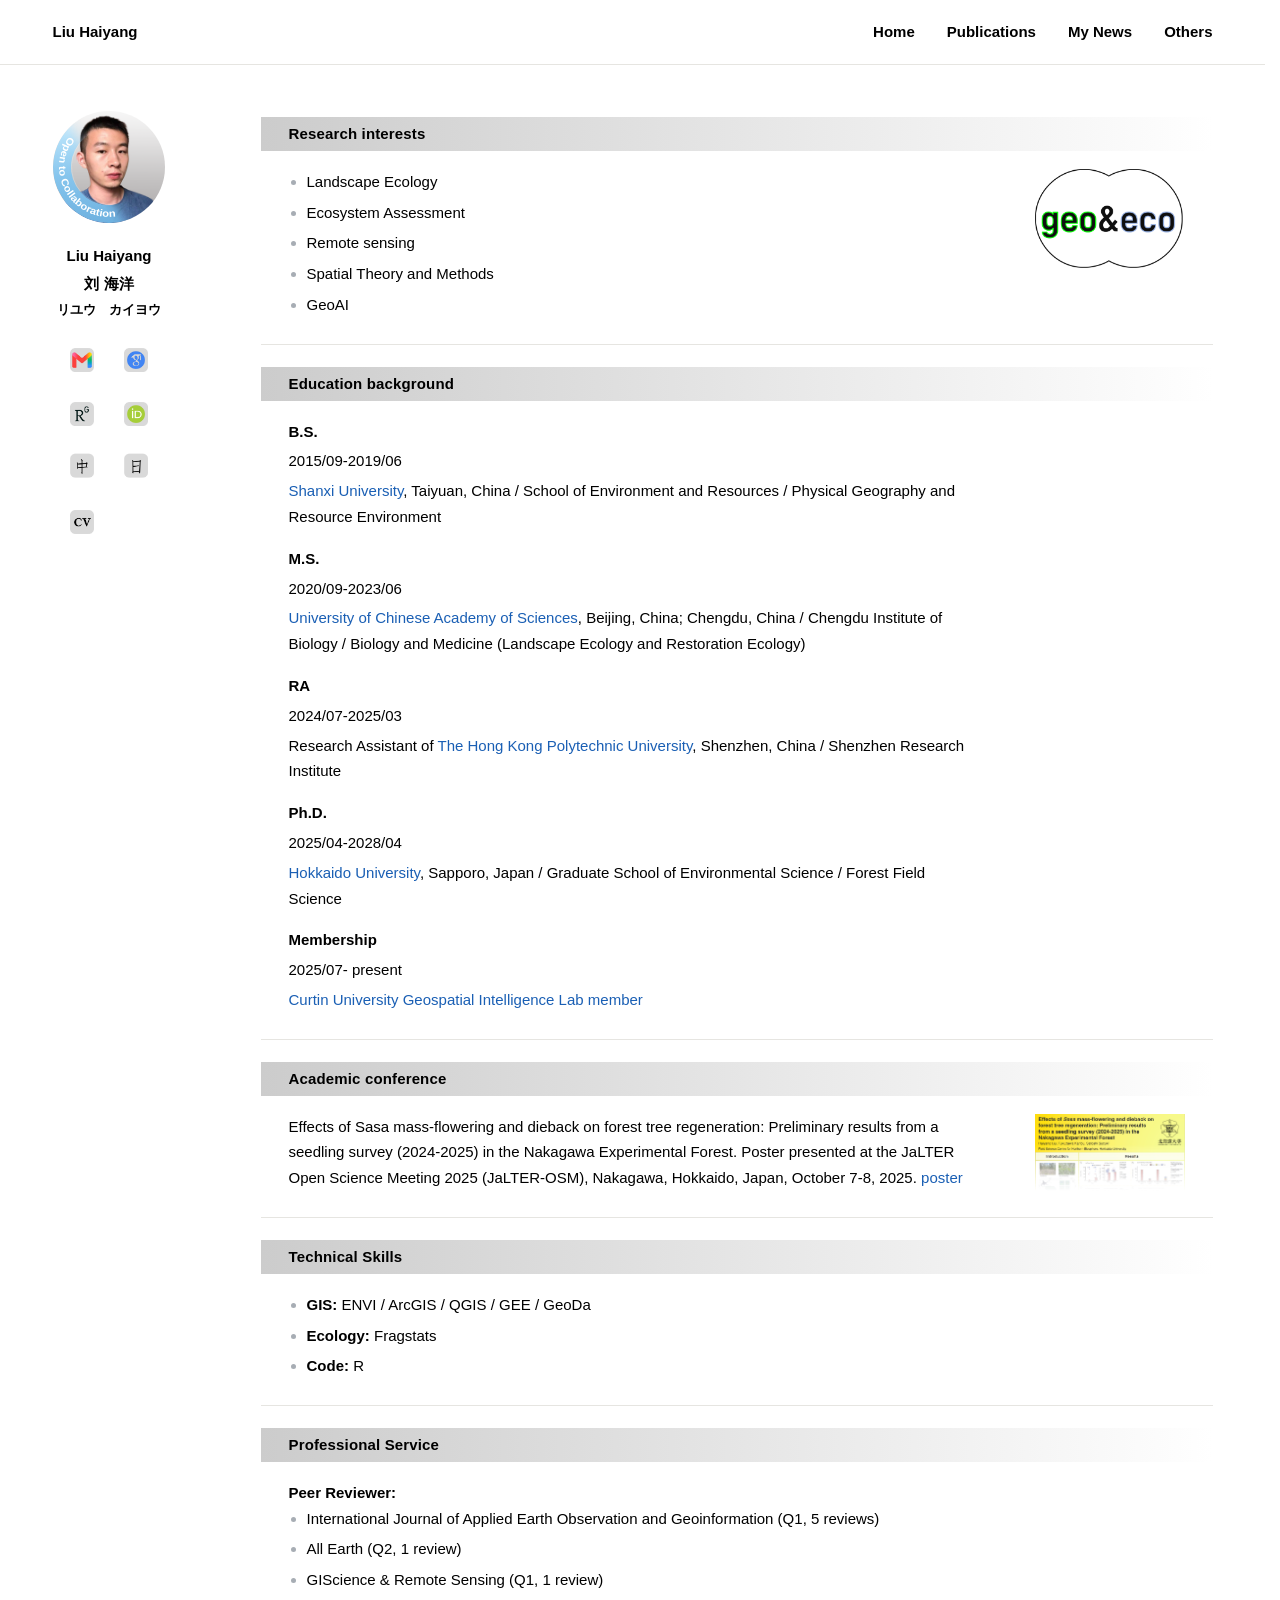
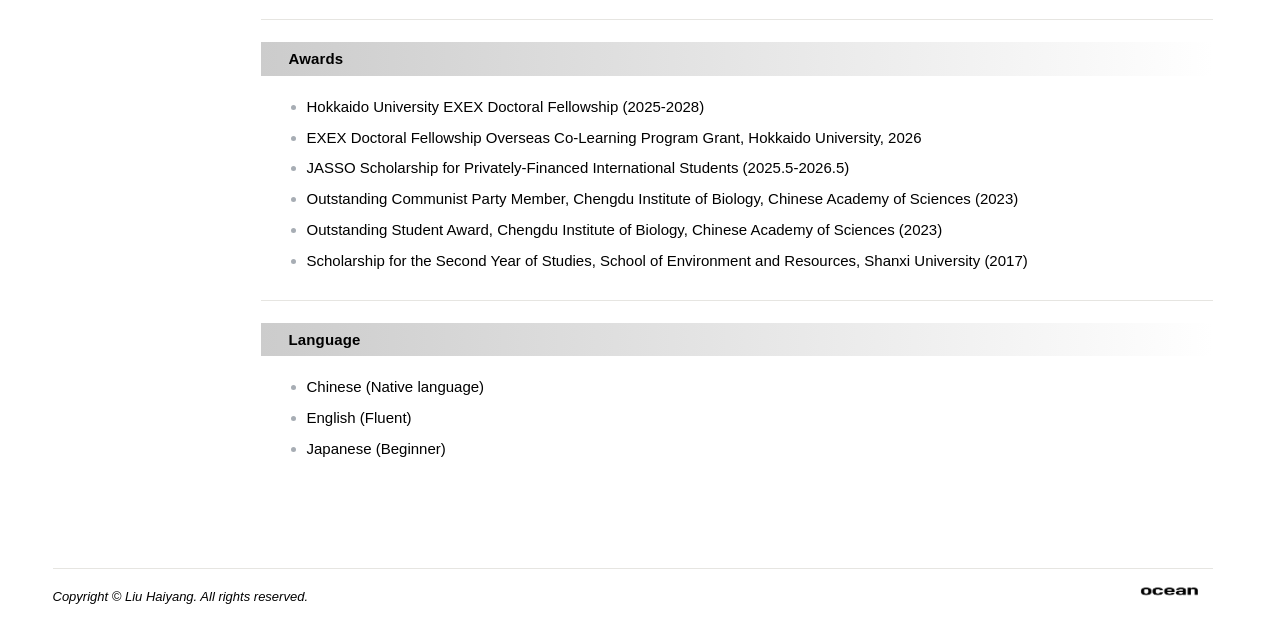
==== commit c5381ee3: "Lighten sticky gradients and inset publication content" ====
--- a/index.html
+++ b/index.html
@@ -6,7 +6,7 @@
     <link rel="canonical" href="https://kevinoceanliu.github.io/">
     <meta property="og:url" content="https://kevinoceanliu.github.io/">
     <title>Liu Haiyang - Personal Website</title>
-    <link rel="stylesheet" href="css/style.css?v=20261105-sticky-gradient">
+    <link rel="stylesheet" href="css/style.css?v=20261105-sticky-gradient-v2">
 </head>
 <body>
     <nav class="navbar">
--- a/css/style.css
+++ b/css/style.css
@@ -4685,15 +4685,13 @@
     margin-right: -28px;
     padding-left: 28px;
     padding-right: 28px;
-    background: linear-gradient(to right, #bfbfbf 0%, #ffffff 100%);
-}
-
-/* Publication headings follow the full-width content edge. */
-.home-page .publication-text-section > h2 {
-    margin-left: 0;
-    margin-right: 0;
-    padding-left: 0;
-    padding-right: 0;
+    background: linear-gradient(to right, #cccccc 0%, #ffffff 100%);
+}
+
+/* Inset publication content while keeping dividers and title backgrounds full width. */
+.home-page .publication-text-section {
+    padding-left: 28px;
+    padding-right: 28px;
 }
 
 /* Bridge the title margin and the spacing before the next publication group. */
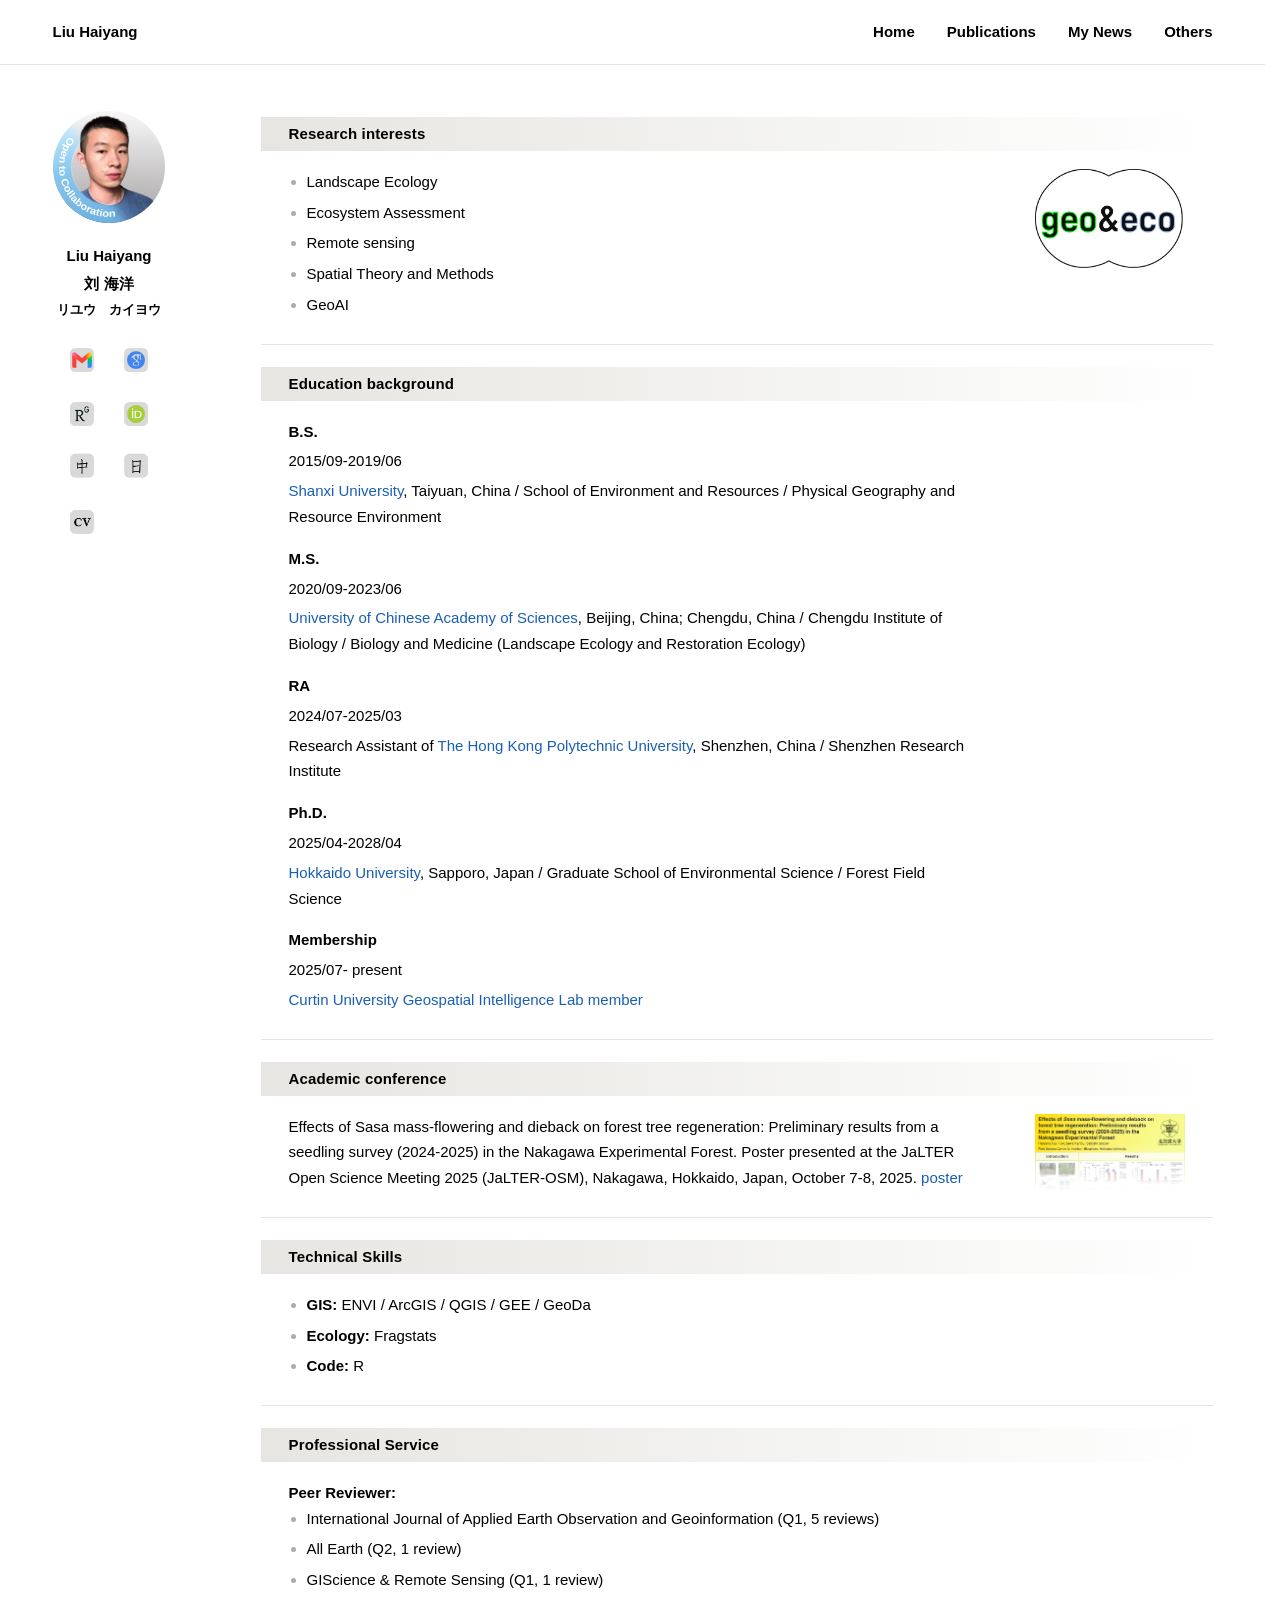
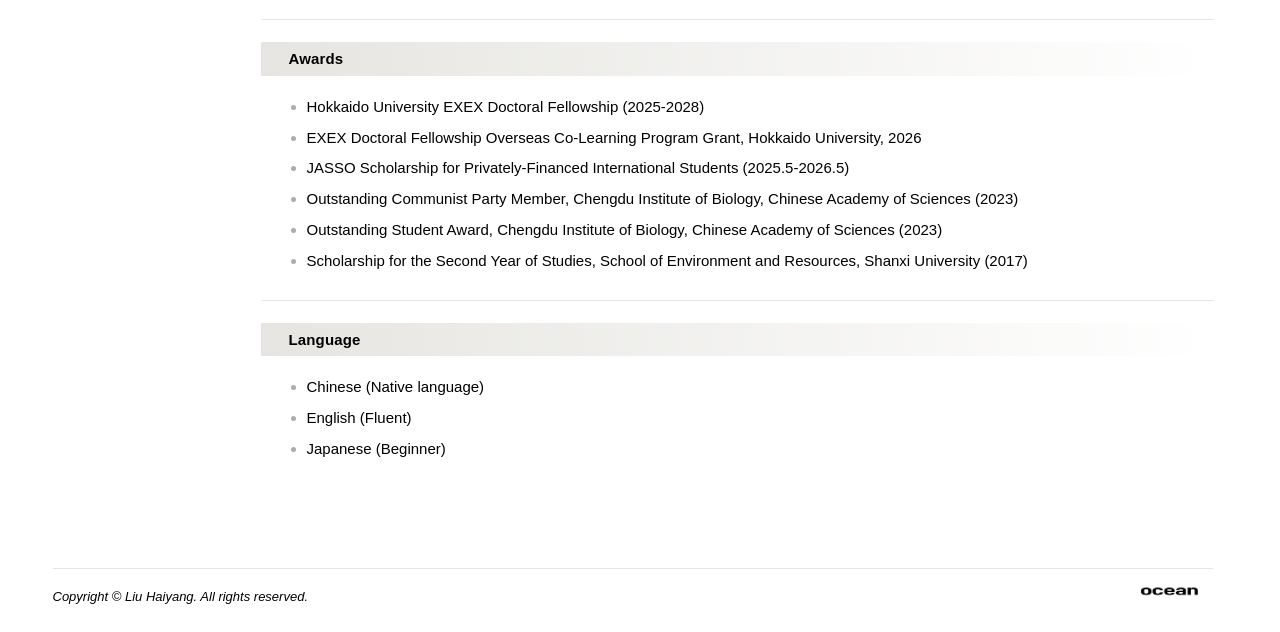
==== commit e374a365: "Match sticky gradient start to divider gray" ====
--- a/index.html
+++ b/index.html
@@ -6,7 +6,7 @@
     <link rel="canonical" href="https://kevinoceanliu.github.io/">
     <meta property="og:url" content="https://kevinoceanliu.github.io/">
     <title>Liu Haiyang - Personal Website</title>
-    <link rel="stylesheet" href="css/style.css?v=20261105-sticky-gradient-v2">
+    <link rel="stylesheet" href="css/style.css?v=20261105-sticky-gradient-v3">
 </head>
 <body>
     <nav class="navbar">
--- a/css/style.css
+++ b/css/style.css
@@ -4685,7 +4685,7 @@
     margin-right: -28px;
     padding-left: 28px;
     padding-right: 28px;
-    background: linear-gradient(to right, #cccccc 0%, #ffffff 100%);
+    background: linear-gradient(to right, var(--border-color) 0%, #ffffff 100%);
 }
 
 /* Inset publication content while keeping dividers and title backgrounds full width. */
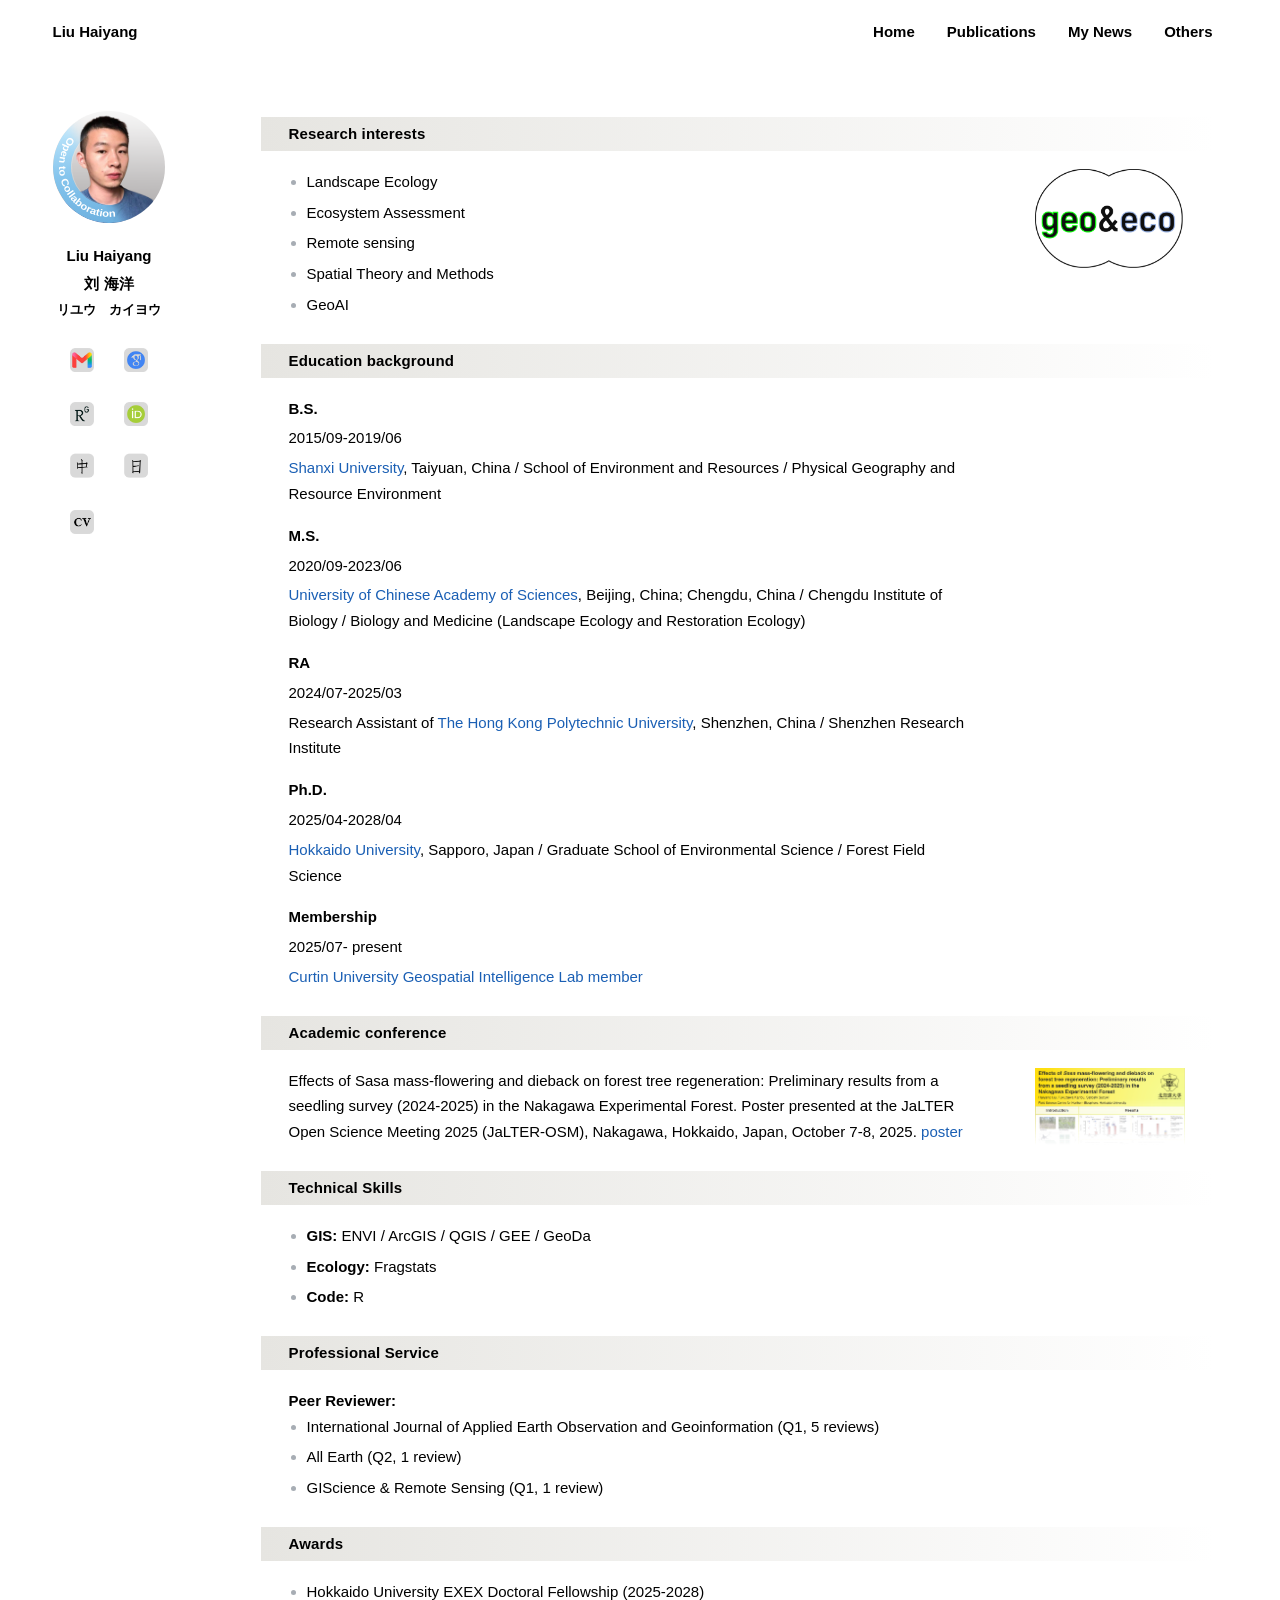
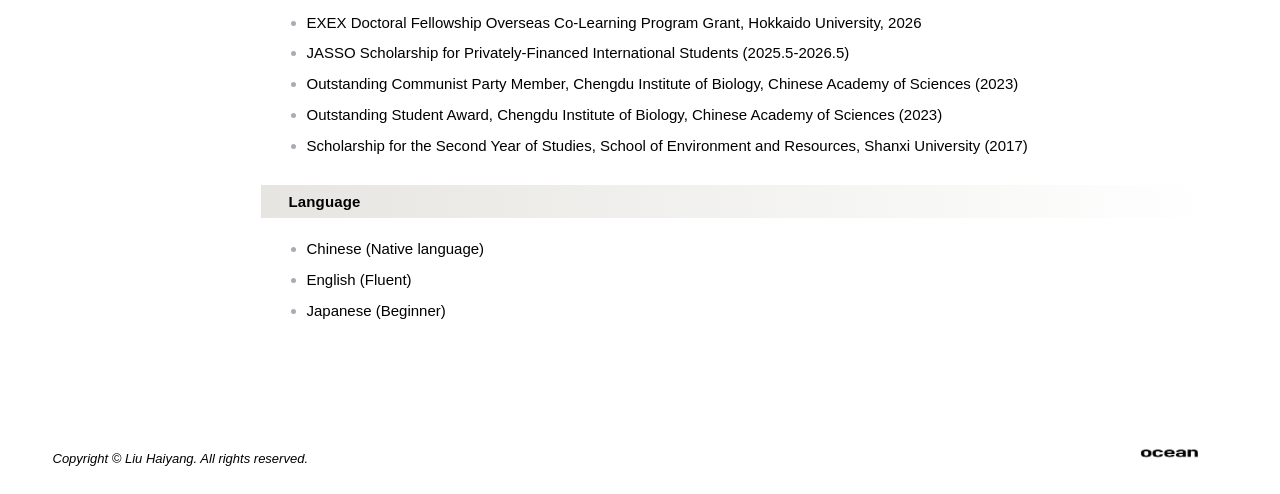
==== commit e8c867b4: "Remove page dividers and unify section heading spacing" ====
--- a/index.html
+++ b/index.html
@@ -6,7 +6,7 @@
     <link rel="canonical" href="https://kevinoceanliu.github.io/">
     <meta property="og:url" content="https://kevinoceanliu.github.io/">
     <title>Liu Haiyang - Personal Website</title>
-    <link rel="stylesheet" href="css/style.css?v=20261105-sticky-gradient-v3">
+    <link rel="stylesheet" href="css/style.css?v=20261105-no-dividers">
 </head>
 <body>
     <nav class="navbar">
--- a/css/style.css
+++ b/css/style.css
@@ -88,7 +88,7 @@
     position: sticky;
     top: 0;
     z-index: 1000;
-    border-bottom: 1px solid var(--border-color);
+    border-bottom: 1px solid transparent;
 }
 
 .nav-container {
@@ -394,7 +394,7 @@
 .others-section-header {
     padding-bottom: 12px;
     margin-bottom: 20px;
-    border-bottom: 1px solid var(--border-color);
+    border-bottom: 1px solid transparent;
 }
 
 .others-section-header h1 {
@@ -413,7 +413,7 @@
 
 .others-intro,
 .journal-hero {
-    border-bottom: 1px solid var(--border-color);
+    border-bottom: 1px solid transparent;
     padding-bottom: 24px;
 }
 
@@ -753,15 +753,15 @@
 }
 
 .journal-entry:first-child {
-    border-top: 1px solid #d9d9d9;
+    border-top: 1px solid transparent;
 }
 
 .journal-entry:last-child {
-    border-bottom: 1px solid #d9d9d9;
+    border-bottom: 1px solid transparent;
 }
 
 .journal-entry + .journal-entry {
-    border-top: 1px solid #d9d9d9;
+    border-top: 1px solid transparent;
 }
 
 .journal-entry p {
@@ -923,7 +923,7 @@
 
 .page-closing {
     width: 100%;
-    border-top: 1px solid var(--border-color);
+    border-top: 1px solid transparent;
     padding: 12px 12px 12px;
 }
 
@@ -993,7 +993,7 @@
     margin-top: 0;
     margin-bottom: 16px;
     padding-bottom: 10px;
-    border-bottom: 1px solid var(--border-color);
+    border-bottom: 1px solid transparent;
 }
 
 .publication-heading {
@@ -1440,7 +1440,7 @@
 .footer {
     background-color: #f5f5f7;
     padding: var(--spacing-xl) var(--spacing-md);
-    border-top: 1px solid var(--border-color);
+    border-top: 1px solid transparent;
 }
 
 .footer-content {
@@ -1520,7 +1520,7 @@
     text-align: center;
     color: var(--text-light);
     font-size: 14px;
-    border-top: 1px solid var(--border-color);
+    border-top: 1px solid transparent;
     padding-top: var(--spacing-md);
     max-width: 1200px;
     margin-left: auto;
@@ -1749,7 +1749,7 @@
 .page-header {
     padding: var(--spacing-xl) var(--spacing-md);
     background: linear-gradient(135deg, #ffffff 0%, #f5f5f7 100%);
-    border-bottom: 1px solid var(--border-color);
+    border-bottom: 1px solid transparent;
 }
 
 .page-header .container {
@@ -1774,7 +1774,7 @@
 .filter-section {
     padding: var(--spacing-lg) var(--spacing-md);
     background-color: #fff;
-    border-bottom: 1px solid var(--border-color);
+    border-bottom: 1px solid transparent;
 }
 
 .filter-tags {
@@ -1893,7 +1893,7 @@
 
 .blog-post {
     padding: var(--spacing-xl) 0;
-    border-bottom: 1px solid var(--border-color);
+    border-bottom: 1px solid transparent;
     transition: all 0.3s ease;
 }
 
@@ -2311,7 +2311,7 @@
 
 .navbar {
     background-color: rgba(255, 255, 255, 0.02);
-    border-bottom: 1px solid var(--border-color);
+    border-bottom: 1px solid transparent;
 }
 
 .nav-container {
@@ -2447,7 +2447,7 @@
 
 .cv-line-section + .cv-line-section {
     margin-top: 0;
-    border-top: 1px solid var(--border-color);
+    border-top: 1px solid transparent;
 }
 
 .cv-container-lines .cv-line-section:first-child {
@@ -2608,20 +2608,21 @@
 .publication-text-section + .publication-text-section {
     margin-top: 28px;
     padding-top: 24px;
-    border-top: 1px solid var(--border-color);
+    border-top: 1px solid transparent;
 }
 
 .publication-text-section h2 {
-    margin-bottom: 12px;
+    margin-bottom: 18px;
 }
 
 .publication-text-list {
     margin: 0;
-    padding-left: 24px;
+    padding-left: 0;
+    list-style-position: inside;
 }
 
 .publication-text-list li {
-    padding-left: 4px;
+    padding-left: 0;
 }
 
 .publication-text-list li + li {
@@ -2663,7 +2664,7 @@
 }
 
 .page-closing {
-    border-top: 1px solid var(--border-color);
+    border-top: 1px solid transparent;
     background: var(--page-background);
     padding: 22px 12px 26px;
 }
@@ -3045,7 +3046,7 @@
     flex: none;
     height: 156px;
     background: #fff;
-    border-bottom: 1px solid var(--border-color);
+    border-bottom: 1px solid transparent;
 }
 
 .others-card-image {
@@ -3187,7 +3188,7 @@
     grid-template-columns: 154px minmax(0, 1fr);
     min-height: 128px;
     border: 0;
-    border-top: 1px solid var(--border-color);
+    border-top: 1px solid transparent;
     border-radius: 0;
     background: transparent;
 }
@@ -3196,7 +3197,7 @@
     height: auto;
     min-height: 128px;
     border: 0;
-    border-right: 1px solid var(--border-color);
+    border-right: 1px solid transparent;
     background: #fff;
 }
 
@@ -3584,7 +3585,7 @@
     display: grid;
     grid-template-columns: repeat(2, minmax(120px, 1fr));
     width: 100%;
-    border-top: 1px solid var(--border-color);
+    border-top: 1px solid transparent;
     color: var(--text-color);
     font-family: var(--font-family);
     font-size: 16px;
@@ -3609,7 +3610,7 @@
 
 .game-history {
     width: 100%;
-    border-top: 1px solid var(--border-color);
+    border-top: 1px solid transparent;
     color: var(--text-color);
     font-family: var(--font-family);
     font-size: 16px;
@@ -3762,7 +3763,7 @@
     justify-content: space-between;
     gap: 18px;
     min-height: 32px;
-    border-top: 1px solid var(--border-color);
+    border-top: 1px solid transparent;
     color: #000;
 }
 
@@ -4002,7 +4003,7 @@
 }
 
 .journal-entry + .journal-entry {
-    border-top: 1px solid var(--border-color);
+    border-top: 1px solid transparent;
 }
 
 @media (max-width: 768px) {
@@ -4024,7 +4025,7 @@
         height: 132px;
         min-height: 0;
         border-right: 0;
-        border-bottom: 1px solid var(--border-color);
+        border-bottom: 1px solid transparent;
     }
 
     .others-card-copy {
@@ -4216,7 +4217,7 @@
     align-items: center;
     column-gap: 18px;
     row-gap: 8px;
-    border-top: 1px solid var(--border-color);
+    border-top: 1px solid transparent;
     background: transparent;
     font-family: var(--font-family);
 }
@@ -4630,7 +4631,7 @@
 
 .others-page .others-card + .others-card,
 .others-page .others-card-compact + .others-card-compact {
-    border-top: 1px solid var(--border-color);
+    border-top: 1px solid transparent;
 }
 
 .journal-page .journal-simple-header,
@@ -4646,7 +4647,7 @@
 }
 
 .journal-page .journal-entry + .journal-entry {
-    border-top: 1px solid var(--border-color);
+    border-top: 1px solid transparent;
 }
 
 /* Let conference text set the row height while the poster preview fades out. */
@@ -4688,33 +4689,42 @@
     background: linear-gradient(to right, var(--border-color) 0%, #ffffff 100%);
 }
 
-/* Inset publication content while keeping dividers and title backgrounds full width. */
+/* Place title backgrounds at the former divider with the shared 18px content gap. */
+.home-page .cv-line-section + .cv-line-section > h2 {
+    margin-top: -23px;
+}
+
+.home-page .publication-text-section + .publication-text-section > h2 {
+    margin-top: -25px;
+}
+
+/* Inset publication content while keeping title backgrounds full width. */
 .home-page .publication-text-section {
     padding-left: 28px;
     padding-right: 28px;
 }
 
-/* Bridge the title margin and the spacing before the next publication group. */
+/* Bridge the 18px title margin and 28px spacing before the next publication group. */
 .home-page .publication-text-section:has(+ .publication-text-section) {
-    margin-bottom: -64px;
+    margin-bottom: -46px;
 }
 
 .home-page .publication-text-section:has(+ .publication-text-section)::after {
     content: "";
     display: block;
-    height: 64px;
+    height: 46px;
     pointer-events: none;
 }
 
-/* Bridge the 26px section padding, 18px title margin and 22px next-section padding. */
+/* Bridge the 26px section padding and 18px title margin. */
 .home-page .cv-line-section:not(:last-child) {
-    margin-bottom: -66px;
+    margin-bottom: -44px;
 }
 
 .home-page .cv-line-section:not(:last-child)::after {
     content: "";
     display: block;
-    height: 66px;
+    height: 44px;
     pointer-events: none;
 }
 
@@ -4948,10 +4958,7 @@
 
 .news-announcement > div + div {
     padding-top: calc(var(--spacing-lg) + 8px);
-    background-image: url("data:image/svg+xml,%3Csvg xmlns='http://www.w3.org/2000/svg' width='16' height='8' viewBox='0 0 16 8'%3E%3Cpath d='M0 4C2 1 6 1 8 4s6 3 8 0' fill='none' stroke='%23d6d6d6' stroke-width='1.2'/%3E%3C/svg%3E");
-    background-repeat: repeat-x;
-    background-position: top left;
-    background-size: 16px 8px;
+    background-image: none;
 }
 
 .news-announcement a {
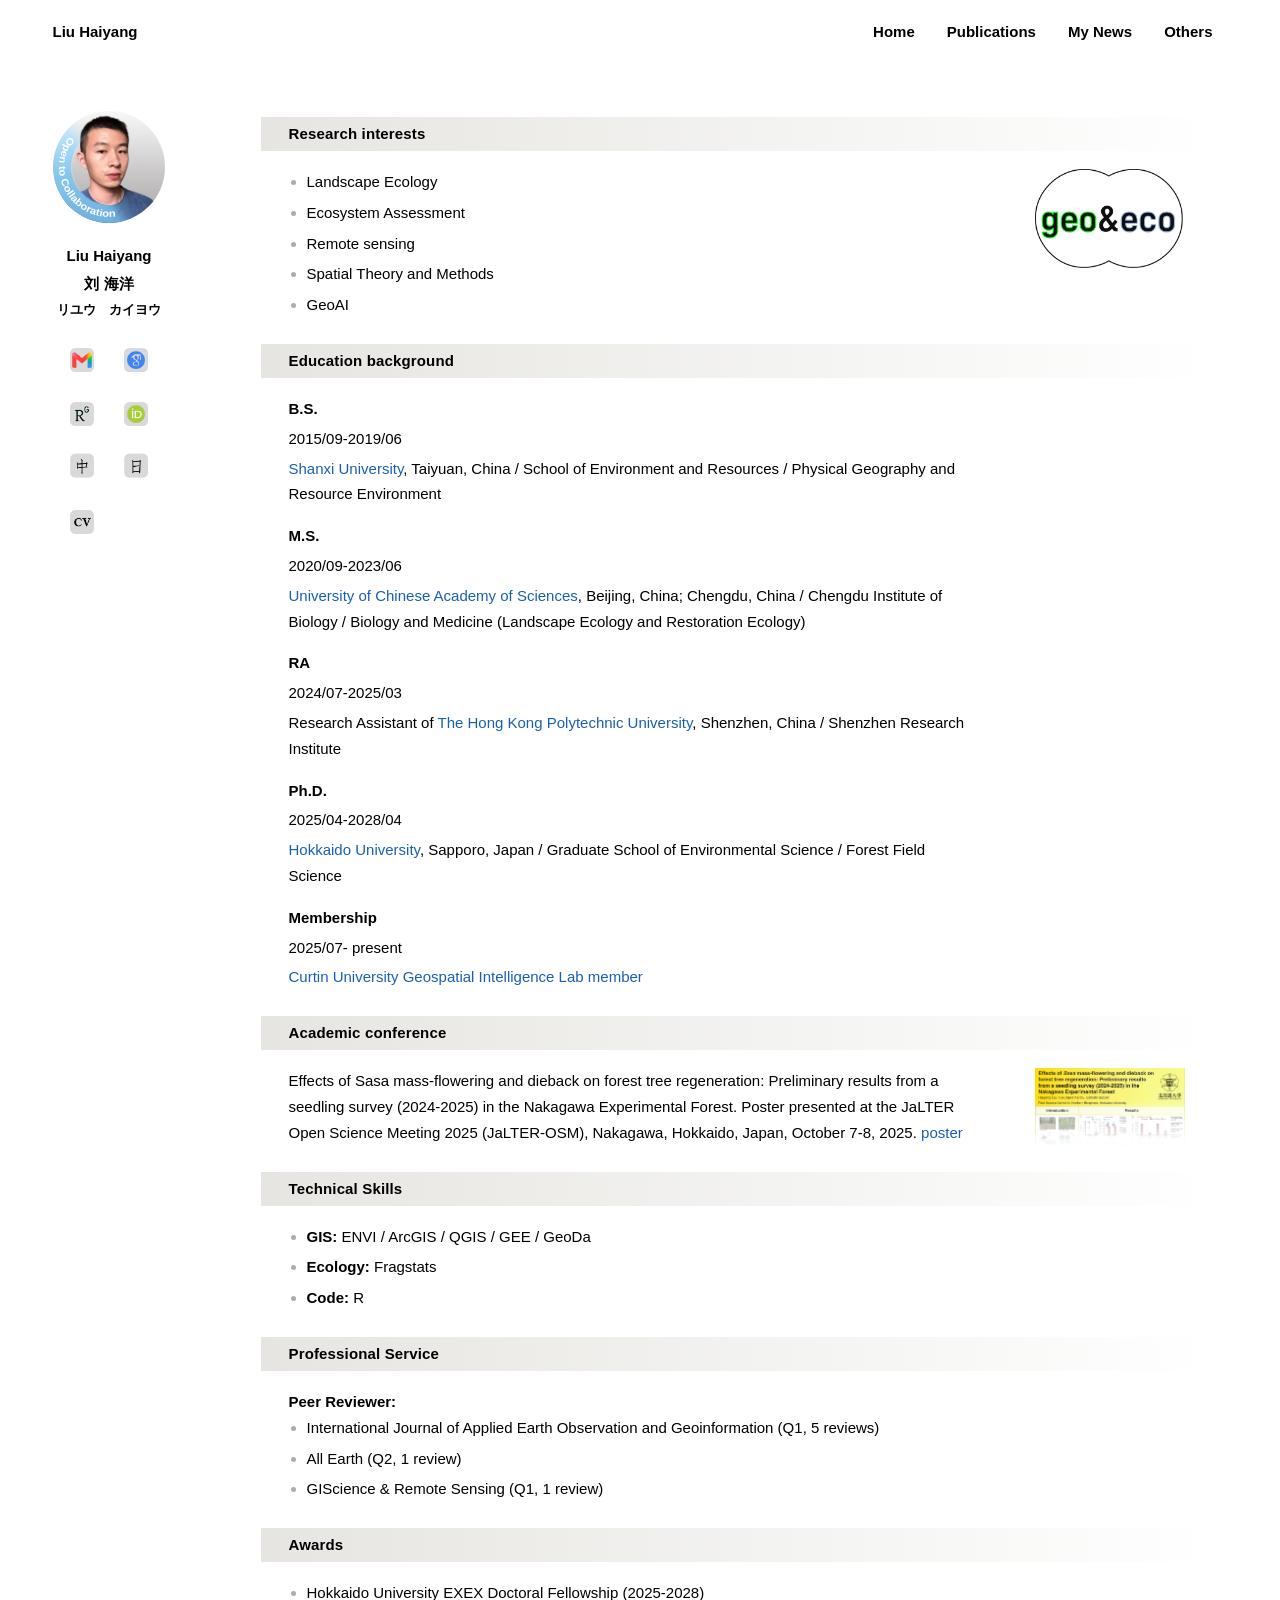
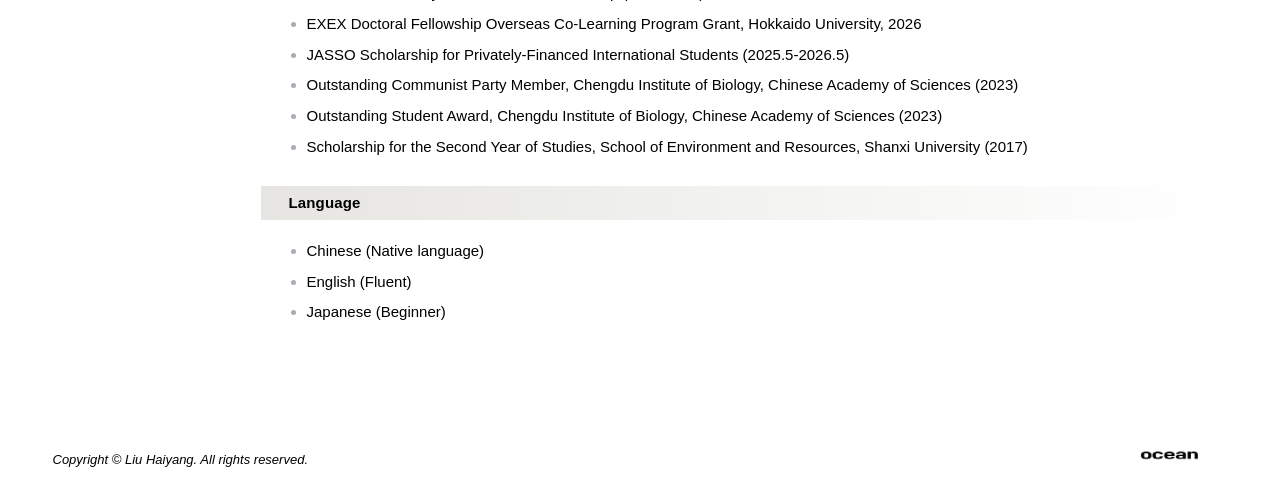
==== commit 9b27596b: "Unify gradient heading bars at home page height" ====
--- a/index.html
+++ b/index.html
@@ -6,7 +6,7 @@
     <link rel="canonical" href="https://kevinoceanliu.github.io/">
     <meta property="og:url" content="https://kevinoceanliu.github.io/">
     <title>Liu Haiyang - Personal Website</title>
-    <link rel="stylesheet" href="css/style.css?v=20261105-no-dividers">
+    <link rel="stylesheet" href="css/style.css?v=20261105-unified-heading-height">
 </head>
 <body>
     <nav class="navbar">
--- a/css/style.css
+++ b/css/style.css
@@ -4686,6 +4686,18 @@
     margin-right: -28px;
     padding-left: 28px;
     padding-right: 28px;
+}
+
+.home-page .cv-line-section > h2,
+.home-page .publication-text-section > h2,
+.news-announcement time,
+.others-page .others-section-header {
+    display: flex;
+    align-items: center;
+    height: 34px;
+    min-height: 34px;
+    padding-top: 4px;
+    padding-bottom: 4px;
     background: linear-gradient(to right, var(--border-color) 0%, #ffffff 100%);
 }
 
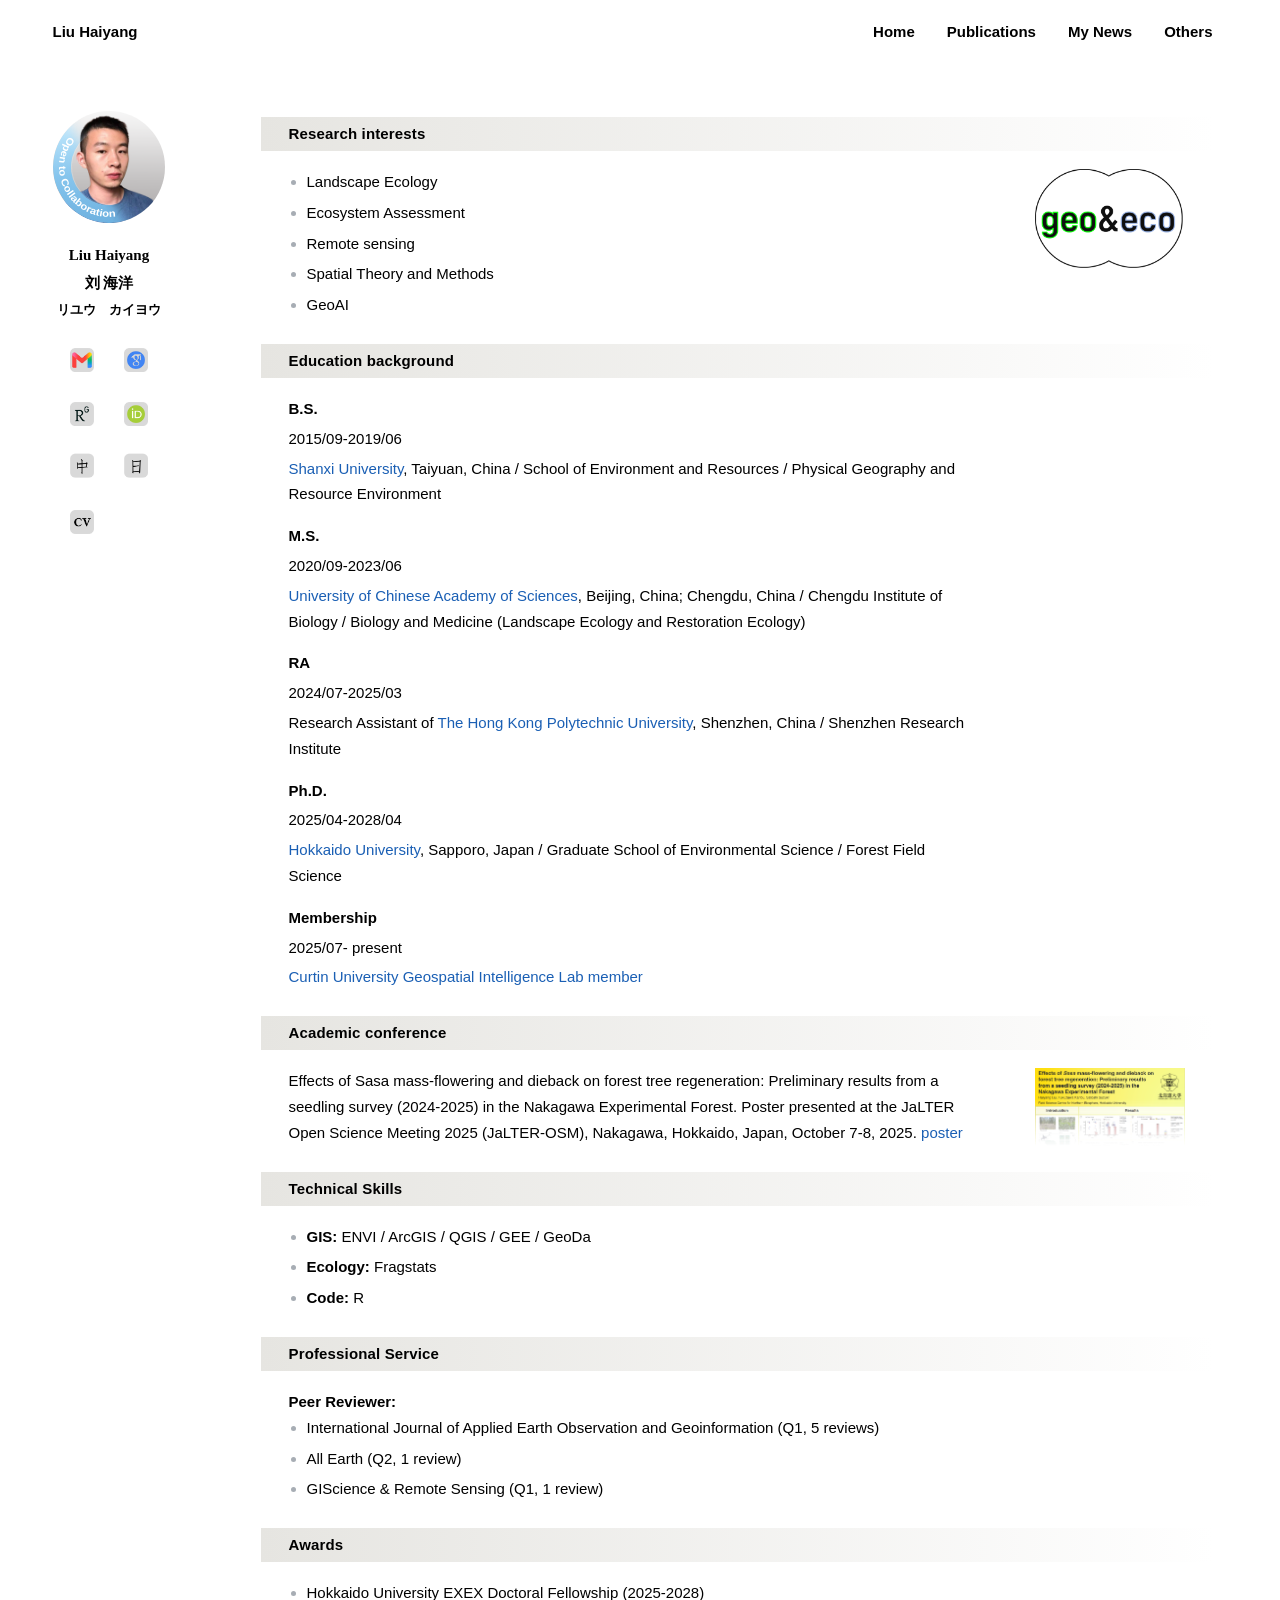
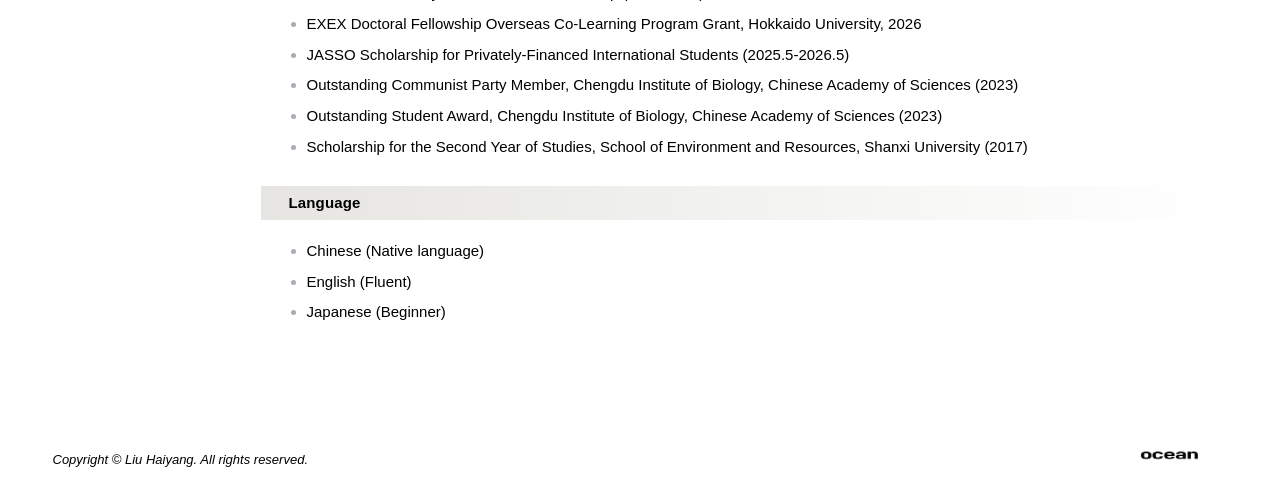
==== commit 52440069: "Use Times New Roman and FangSong for home profile names" ====
--- a/index.html
+++ b/index.html
@@ -6,7 +6,7 @@
     <link rel="canonical" href="https://kevinoceanliu.github.io/">
     <meta property="og:url" content="https://kevinoceanliu.github.io/">
     <title>Liu Haiyang - Personal Website</title>
-    <link rel="stylesheet" href="css/style.css?v=20261105-unified-heading-height">
+    <link rel="stylesheet" href="css/style.css?v=20261105-name-fonts">
 </head>
 <body>
     <nav class="navbar">
--- a/css/style.css
+++ b/css/style.css
@@ -3137,18 +3137,9 @@
     margin-top: 14px;
 }
 
-.others-section summary {
-    list-style: none;
-    cursor: pointer;
-}
-
-.others-section summary::-webkit-details-marker {
-    display: none;
-}
-
 .others-section-header {
     min-height: auto;
-    margin: 0;
+    margin: 0 0 18px;
     padding: 20px 28px 14px;
     border: 0;
     border-radius: 0;
@@ -3164,18 +3155,6 @@
     line-height: 1.5;
     font-weight: 650;
     letter-spacing: 0.01em;
-}
-
-.others-section-toggle {
-    width: 0;
-    height: 0;
-    border-top: 4px solid transparent;
-    border-bottom: 4px solid transparent;
-    border-left: 6px solid currentColor;
-}
-
-.others-section[open] .others-section-toggle {
-    transform: rotate(90deg);
 }
 
 .others-grid {
@@ -3336,7 +3315,7 @@
     display: flex;
     align-items: center;
     gap: 24px;
-    padding-left: 42px;
+    padding-left: 28px;
 }
 
 .game-icon-link {
@@ -4012,6 +3991,10 @@
         max-width: none;
     }
 
+    .game-icons-grid {
+        padding-left: 18px;
+    }
+
     .others-section-header {
         padding: 18px 18px 12px;
     }
@@ -4105,6 +4088,15 @@
 
 .hero-name-katakana {
     font-size: 14px;
+}
+
+.home-page .hero-name-line {
+    font-family: "Times New Roman", Times, serif;
+}
+
+.home-page .hero-name-cjk,
+.home-page .hero-name-katakana {
+    font-family: FangSong, STFangsong, "仿宋", "Songti SC", "Yu Mincho", serif;
 }
 
 .hero-links {
@@ -4701,6 +4693,32 @@
     background: linear-gradient(to right, var(--border-color) 0%, #ffffff 100%);
 }
 
+/* Keep the left half straight, then ease into a flowing ribbon. */
+.others-page .others-section-header {
+    position: relative;
+    isolation: isolate;
+    background: transparent;
+}
+
+.others-page .others-section-header::before {
+    content: "";
+    position: absolute;
+    inset: -8px 0;
+    z-index: -1;
+    pointer-events: none;
+    background: linear-gradient(to right, var(--ribbon-color, var(--border-color)) 0%, #ffffff 100%);
+    -webkit-mask: url("../images/heading-ribbon-mask.svg") center / 100% 100% no-repeat;
+    mask: url("../images/heading-ribbon-mask.svg") center / 100% 100% no-repeat;
+}
+
+.others-page .others-section-reading > .others-section-header {
+    --ribbon-color: #f1dedd;
+}
+
+.others-page .others-section-games > .others-section-header {
+    --ribbon-color: #f5edcc;
+}
+
 /* Place title backgrounds at the former divider with the shared 18px content gap. */
 .home-page .cv-line-section + .cv-line-section > h2 {
     margin-top: -23px;
@@ -4960,12 +4978,15 @@
 
 .news-announcement time {
     display: block;
-    margin-bottom: var(--spacing-sm);
+    margin-bottom: 18px;
+    padding-left: 28px;
+    padding-right: 28px;
     font-weight: 600;
 }
 
 .news-announcement p {
     margin: 0;
+    padding: 0 28px;
 }
 
 .news-announcement > div + div {
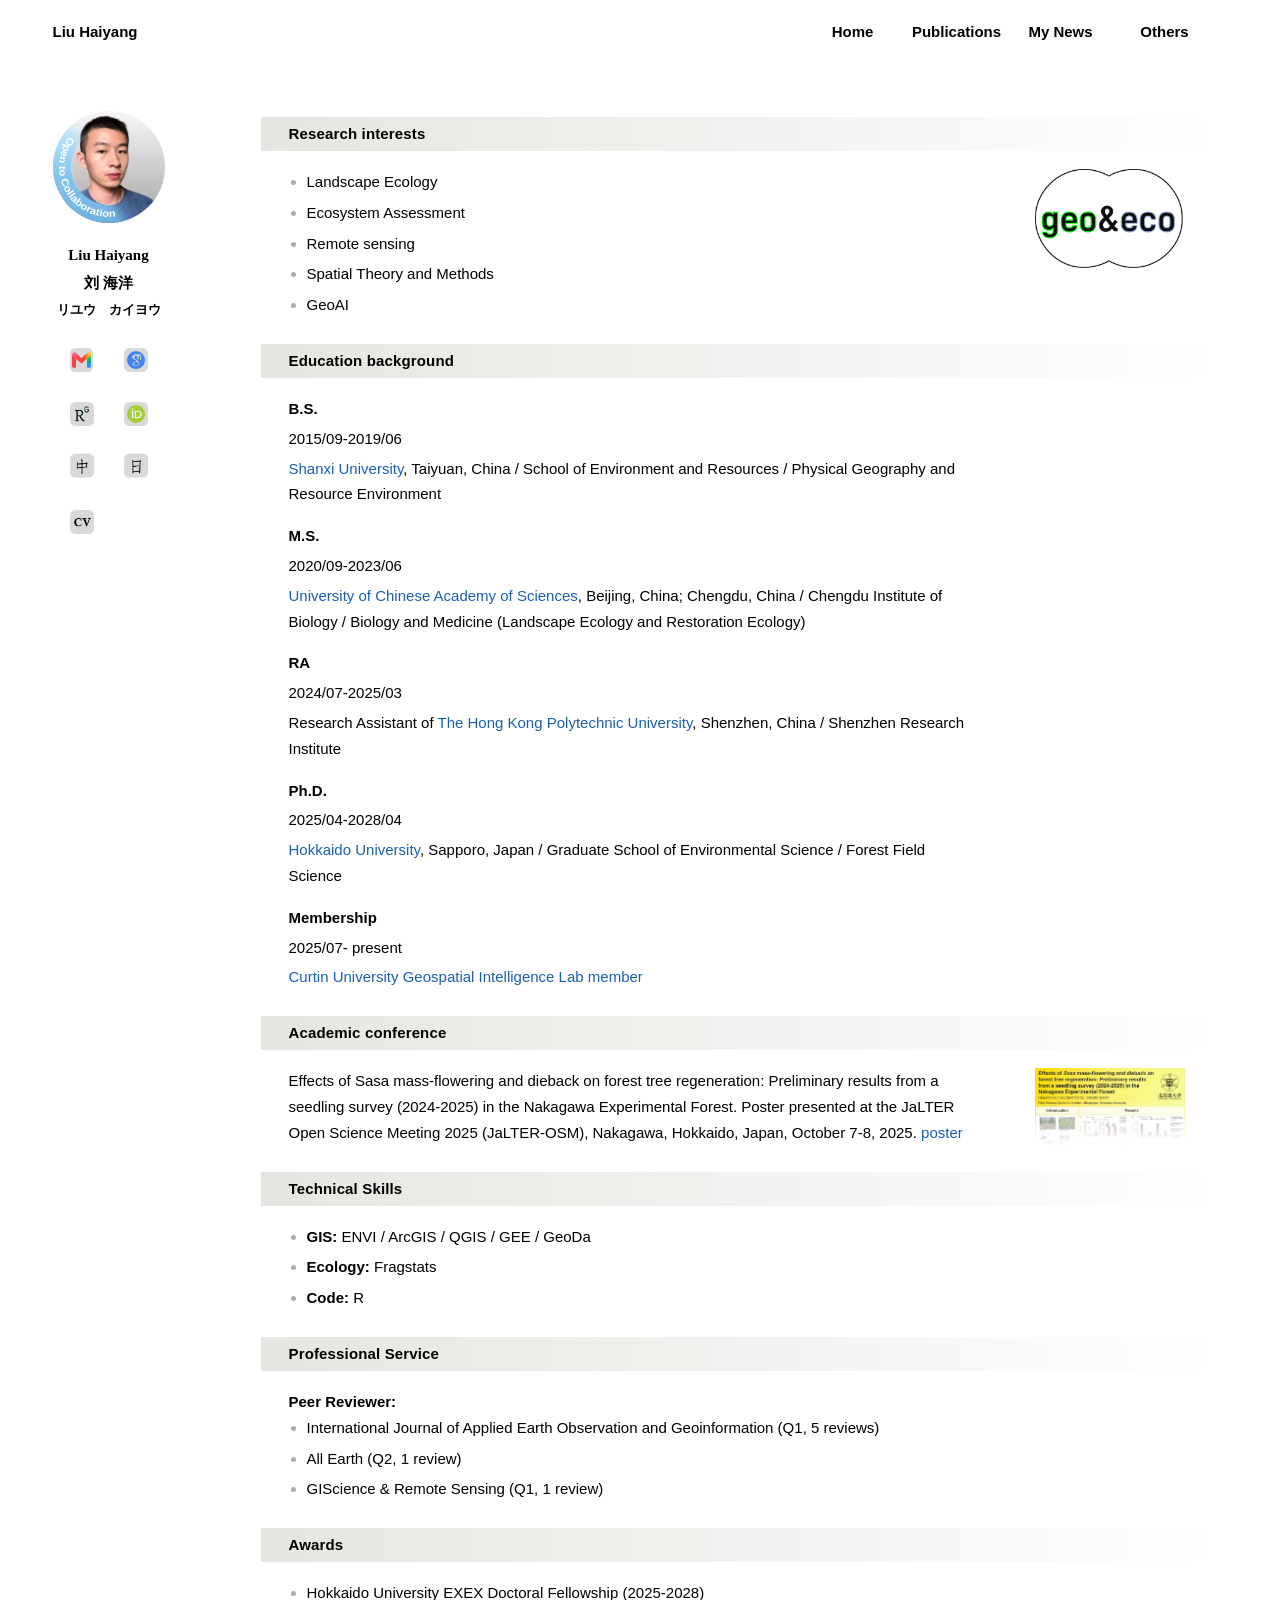
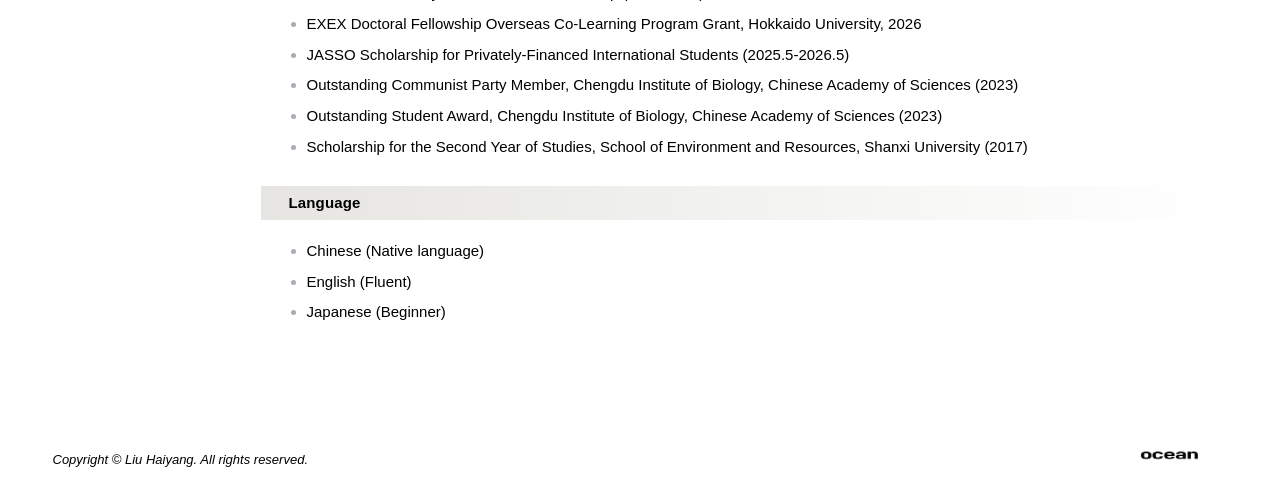
==== commit 36c659a6: "Refresh homepage stylesheet cache for portrait halo" ====
--- a/index.html
+++ b/index.html
@@ -6,7 +6,7 @@
     <link rel="canonical" href="https://kevinoceanliu.github.io/">
     <meta property="og:url" content="https://kevinoceanliu.github.io/">
     <title>Liu Haiyang - Personal Website</title>
-    <link rel="stylesheet" href="css/style.css?v=20261105-name-fonts">
+    <link rel="stylesheet" href="css/style.css?v=20261111-avatar-halo">
 </head>
 <body>
     <nav class="navbar">
--- a/css/style.css
+++ b/css/style.css
@@ -2326,7 +2326,7 @@
 }
 
 .nav-menu {
-    gap: 2rem;
+    gap: 8px;
 }
 
 .nav-menu a {
@@ -2346,6 +2346,52 @@
 
 .nav-menu a.active::after {
     display: none;
+}
+
+/* Soft, equally sized hover shapes for the four navigation links. */
+.navbar .nav-menu a {
+    display: inline-flex;
+    align-items: center;
+    justify-content: center;
+    width: 96px;
+    height: 40px;
+    isolation: isolate;
+}
+
+.navbar .nav-menu a::before {
+    content: "";
+    position: absolute;
+    inset: 0;
+    z-index: -1;
+    pointer-events: none;
+    opacity: 0;
+}
+
+.navbar .nav-menu a:hover::before,
+.navbar .nav-menu a:focus-visible::before {
+    opacity: 1;
+}
+
+.navbar .nav-menu a[href$="index.html"]::before {
+    background: var(--border-color);
+    border-radius: 48px 48px 6px 6px / 36px 36px 6px 6px;
+}
+
+.navbar .nav-menu a[href$="publications.html"]::before {
+    background: var(--border-color);
+    border-radius: 999px;
+}
+
+.navbar .nav-menu a[href$="my-news.html"]::before {
+    background: var(--border-color);
+    -webkit-mask: url("data:image/svg+xml,%3Csvg xmlns='http://www.w3.org/2000/svg' viewBox='0 0 96 40'%3E%3Cpath d='M6 0 H90 Q98 0 92 6 L53 38 Q48 42 43 38 L4 6 Q-2 0 6 0Z'/%3E%3C/svg%3E") center / 100% 100% no-repeat;
+    mask: url("data:image/svg+xml,%3Csvg xmlns='http://www.w3.org/2000/svg' viewBox='0 0 96 40'%3E%3Cpath d='M6 0 H90 Q98 0 92 6 L53 38 Q48 42 43 38 L4 6 Q-2 0 6 0Z'/%3E%3C/svg%3E") center / 100% 100% no-repeat;
+}
+
+.navbar .nav-menu a[href$="about.html"]::before {
+    background: var(--border-color);
+    -webkit-mask: url("data:image/svg+xml,%3Csvg xmlns='http%3A//www.w3.org/2000/svg' viewBox='0 0 112 40'%3E%3Cpath d='M4 4 C22 -1 38 -1 56 4 C74 9 90 9 108 4 Q112 3 112 7 V35 Q112 39 108 36 C90 41 74 41 56 36 C38 31 22 31 4 36 Q0 37 0 33 V5 Q0 1 4 4Z'/%3E%3C/svg%3E") center / 100% 100% no-repeat;
+    mask: url("data:image/svg+xml,%3Csvg xmlns='http%3A//www.w3.org/2000/svg' viewBox='0 0 112 40'%3E%3Cpath d='M4 4 C22 -1 38 -1 56 4 C74 9 90 9 108 4 Q112 3 112 7 V35 Q112 39 108 36 C90 41 74 41 56 36 C38 31 22 31 4 36 Q0 37 0 33 V5 Q0 1 4 4Z'/%3E%3C/svg%3E") center / 100% 100% no-repeat;
 }
 
 .hamburger span {
@@ -4544,6 +4590,7 @@
     background-color: transparent !important;
     border: 0 !important;
     box-shadow: none !important;
+    text-decoration: none;
 }
 
 .logo,
@@ -4703,12 +4750,12 @@
 .others-page .others-section-header::before {
     content: "";
     position: absolute;
-    inset: -8px 0;
+    inset: -4px 0;
     z-index: -1;
     pointer-events: none;
     background: linear-gradient(to right, var(--ribbon-color, var(--border-color)) 0%, #ffffff 100%);
-    -webkit-mask: url("../images/heading-ribbon-mask.svg") center / 100% 100% no-repeat;
-    mask: url("../images/heading-ribbon-mask.svg") center / 100% 100% no-repeat;
+    -webkit-mask: url("../images/heading-ribbon-mask.svg?v=20261105-gentle-waves") center / 100% 100% no-repeat;
+    mask: url("../images/heading-ribbon-mask.svg?v=20261105-gentle-waves") center / 100% 100% no-repeat;
 }
 
 .others-page .others-section-reading > .others-section-header {
@@ -4765,7 +4812,7 @@
     align-self: start;
     transform: translate3d(0, 0, 0);
     backface-visibility: hidden;
-    contain: layout paint;
+    contain: layout;
 }
 
 .home-page .home-sidebar {
@@ -5020,3 +5067,48 @@
         padding-right: 20px;
     }
 }
+
+/* Keep the sunflower halo outside the portrait and animate only on hover. */
+.home-page .profile-avatar-frame {
+    overflow: visible;
+    isolation: isolate;
+}
+
+.home-page .profile-avatar {
+    border-radius: inherit;
+}
+
+.home-page .profile-avatar-frame::before {
+    content: "";
+    position: absolute;
+    inset: -56px;
+    z-index: -1;
+    pointer-events: none;
+    background: url("../images/avatar-halo.svg") center / contain no-repeat;
+    opacity: 0;
+    transform-origin: center;
+    transition: opacity 280ms ease;
+    transition-duration: 280ms !important;
+    animation: avatar-halo-orbit 40s linear infinite;
+    animation-duration: 40s !important;
+    animation-play-state: paused;
+}
+
+.home-page .profile-avatar-frame:hover::before {
+    opacity: 1;
+    animation-play-state: running;
+}
+
+@keyframes avatar-halo-orbit {
+    0% { transform: rotate(0deg) scale(1); }
+    50% { transform: rotate(180deg) scale(1.035); }
+    100% { transform: rotate(360deg) scale(1); }
+}
+
+@media (prefers-reduced-motion: reduce) {
+    .home-page .profile-avatar-frame::before {
+        animation: none;
+        transition: none;
+        transition-duration: 0s !important;
+    }
+}
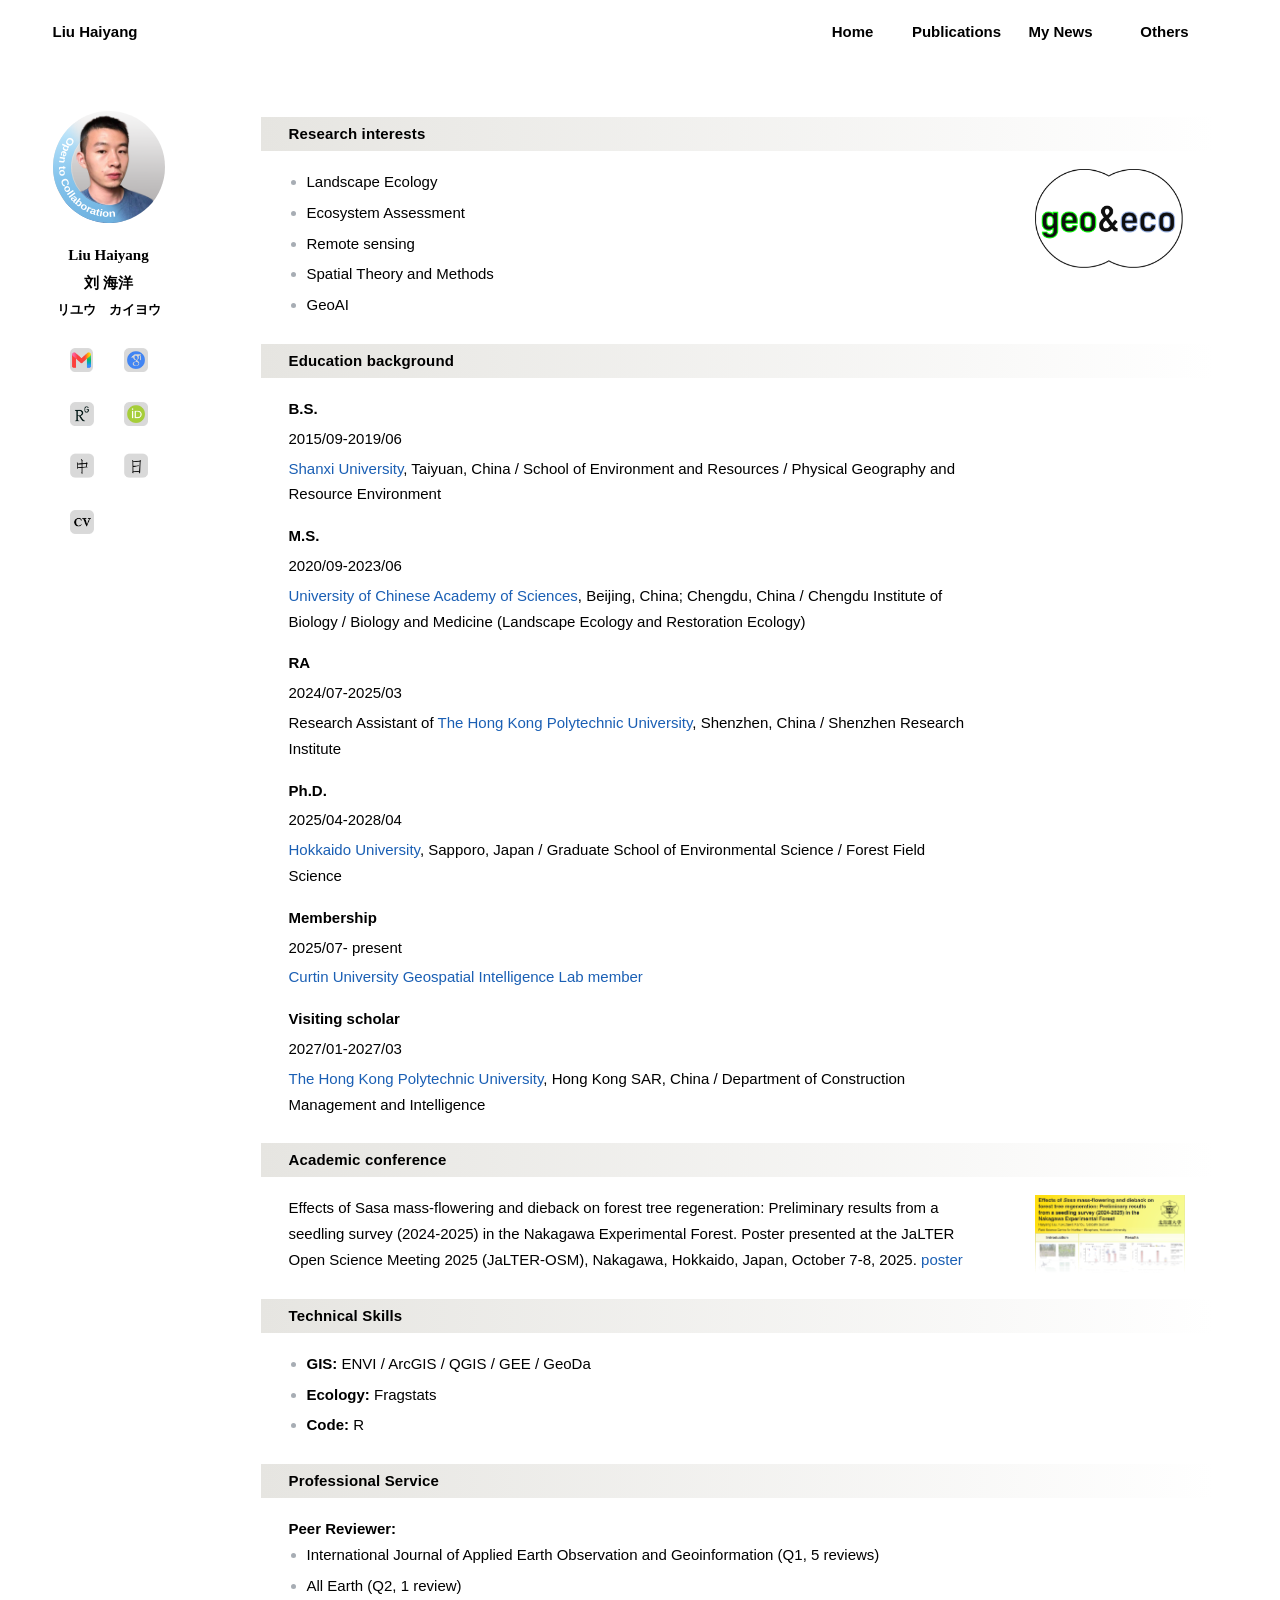
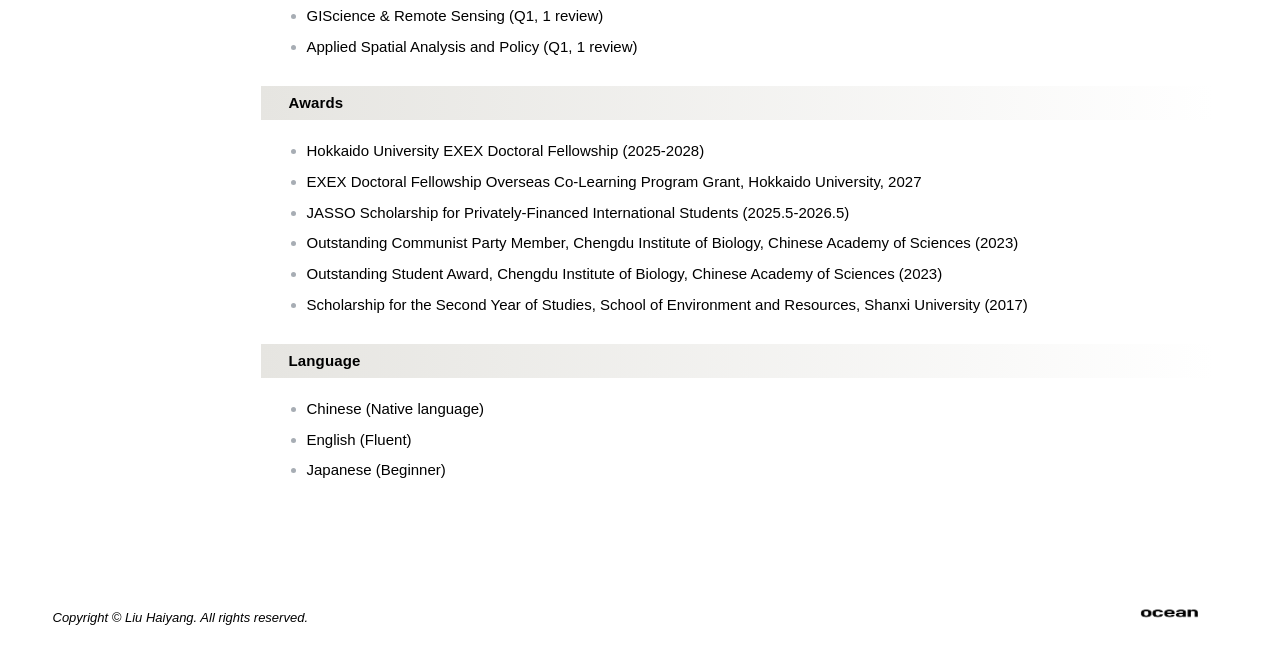
==== commit 9eacbc91: "Update reviewer service, EXEX grant year and visiting scholar experience" ====
--- a/index.html
+++ b/index.html
@@ -124,6 +124,11 @@
                                     <p>2025/07- present</p>
                                     <p><a href="https://yongzesong.com/lab.html" target="_blank" rel="noreferrer" data-i18n="educationMembership">Curtin University Geospatial Intelligence Lab member</a></p>
                                 </article>
+                                <article class="cv-entry-line">
+                                    <p data-i18n-html="degreeVisiting"><strong>Visiting scholar</strong></p>
+                                    <p>2027/01-2027/03</p>
+                                    <p data-i18n-html="educationVisiting"><a href="https://www.polyu.edu.hk/" target="_blank" rel="noreferrer">The Hong Kong Polytechnic University</a>, Hong Kong SAR, China / Department of Construction Management and Intelligence</p>
+                                </article>
                             </div>
                         </div>
                     </section>
@@ -156,6 +161,7 @@
                             <li data-i18n="reviewIjag">International Journal of Applied Earth Observation and Geoinformation (Q1, 5 reviews)</li>
                             <li data-i18n="reviewAllEarth">All Earth (Q2, 1 review)</li>
                             <li data-i18n="reviewGisrs">GIScience &amp; Remote Sensing (Q1, 1 review)</li>
+                            <li data-i18n="reviewAsap">Applied Spatial Analysis and Policy (Q1, 1 review)</li>
                         </ul>
                     </section>
 
@@ -163,7 +169,7 @@
                         <h2 data-i18n="awardsTitle">Awards</h2>
                         <ul class="cv-list">
                             <li data-i18n="awardExex">Hokkaido University EXEX Doctoral Fellowship (2025-2028)</li>
-                            <li data-i18n="awardExexOverseas">EXEX Doctoral Fellowship Overseas Co-Learning Program Grant, Hokkaido University, 2026</li>
+                            <li data-i18n="awardExexOverseas">EXEX Doctoral Fellowship Overseas Co-Learning Program Grant, Hokkaido University, 2027</li>
                             <li data-i18n="awardJasso">JASSO Scholarship for Privately-Financed International Students (2025.5-2026.5)</li>
                             <li data-i18n="awardParty">Outstanding Communist Party Member, Chengdu Institute of Biology, Chinese Academy of Sciences (2023)</li>
                             <li data-i18n="awardStudent">Outstanding Student Award, Chengdu Institute of Biology, Chinese Academy of Sciences (2023)</li>
@@ -189,7 +195,7 @@
         </section>
     </main>
 
-    <script src="js/script.js?v=20261103-gmail-link"></script>
+    <script src="js/script.js?v=20261122-profile-updates"></script>
     <script src="js/visitor-tracker.js"></script>
 </body>
 </html>
